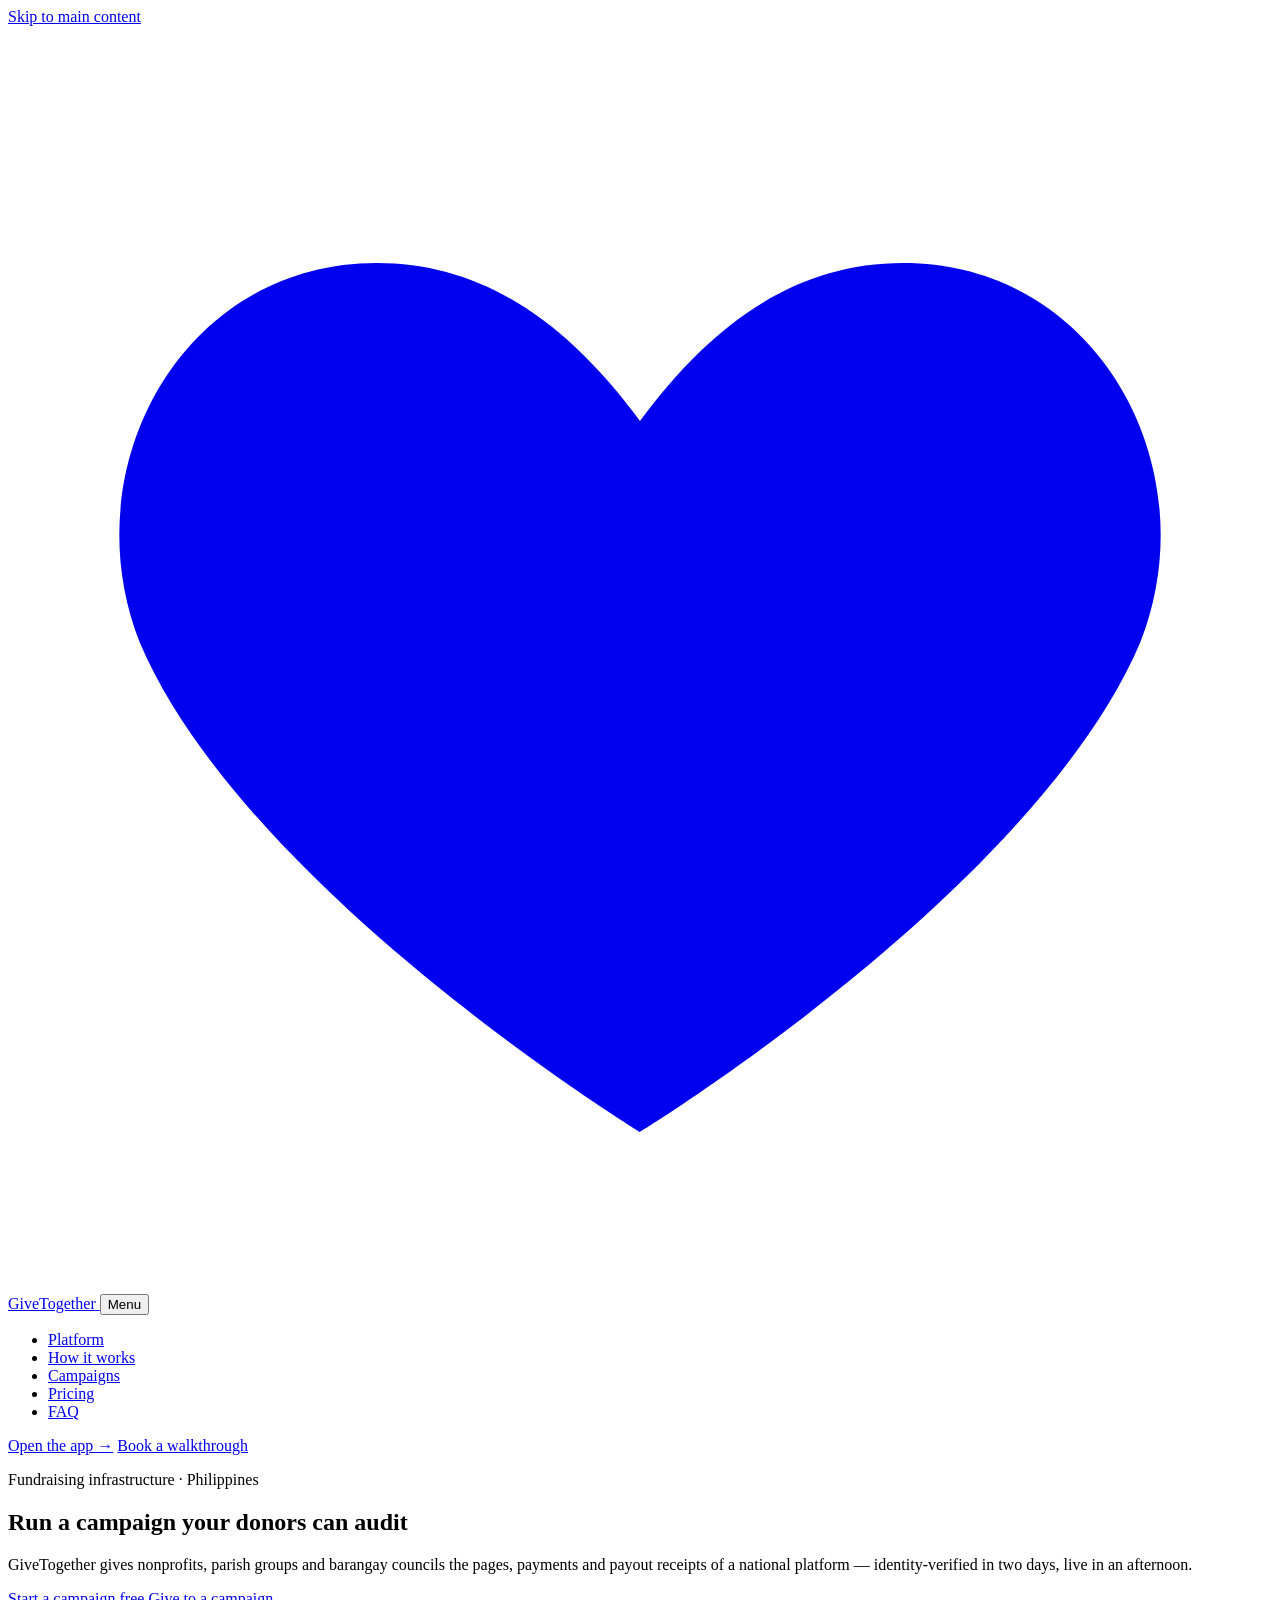
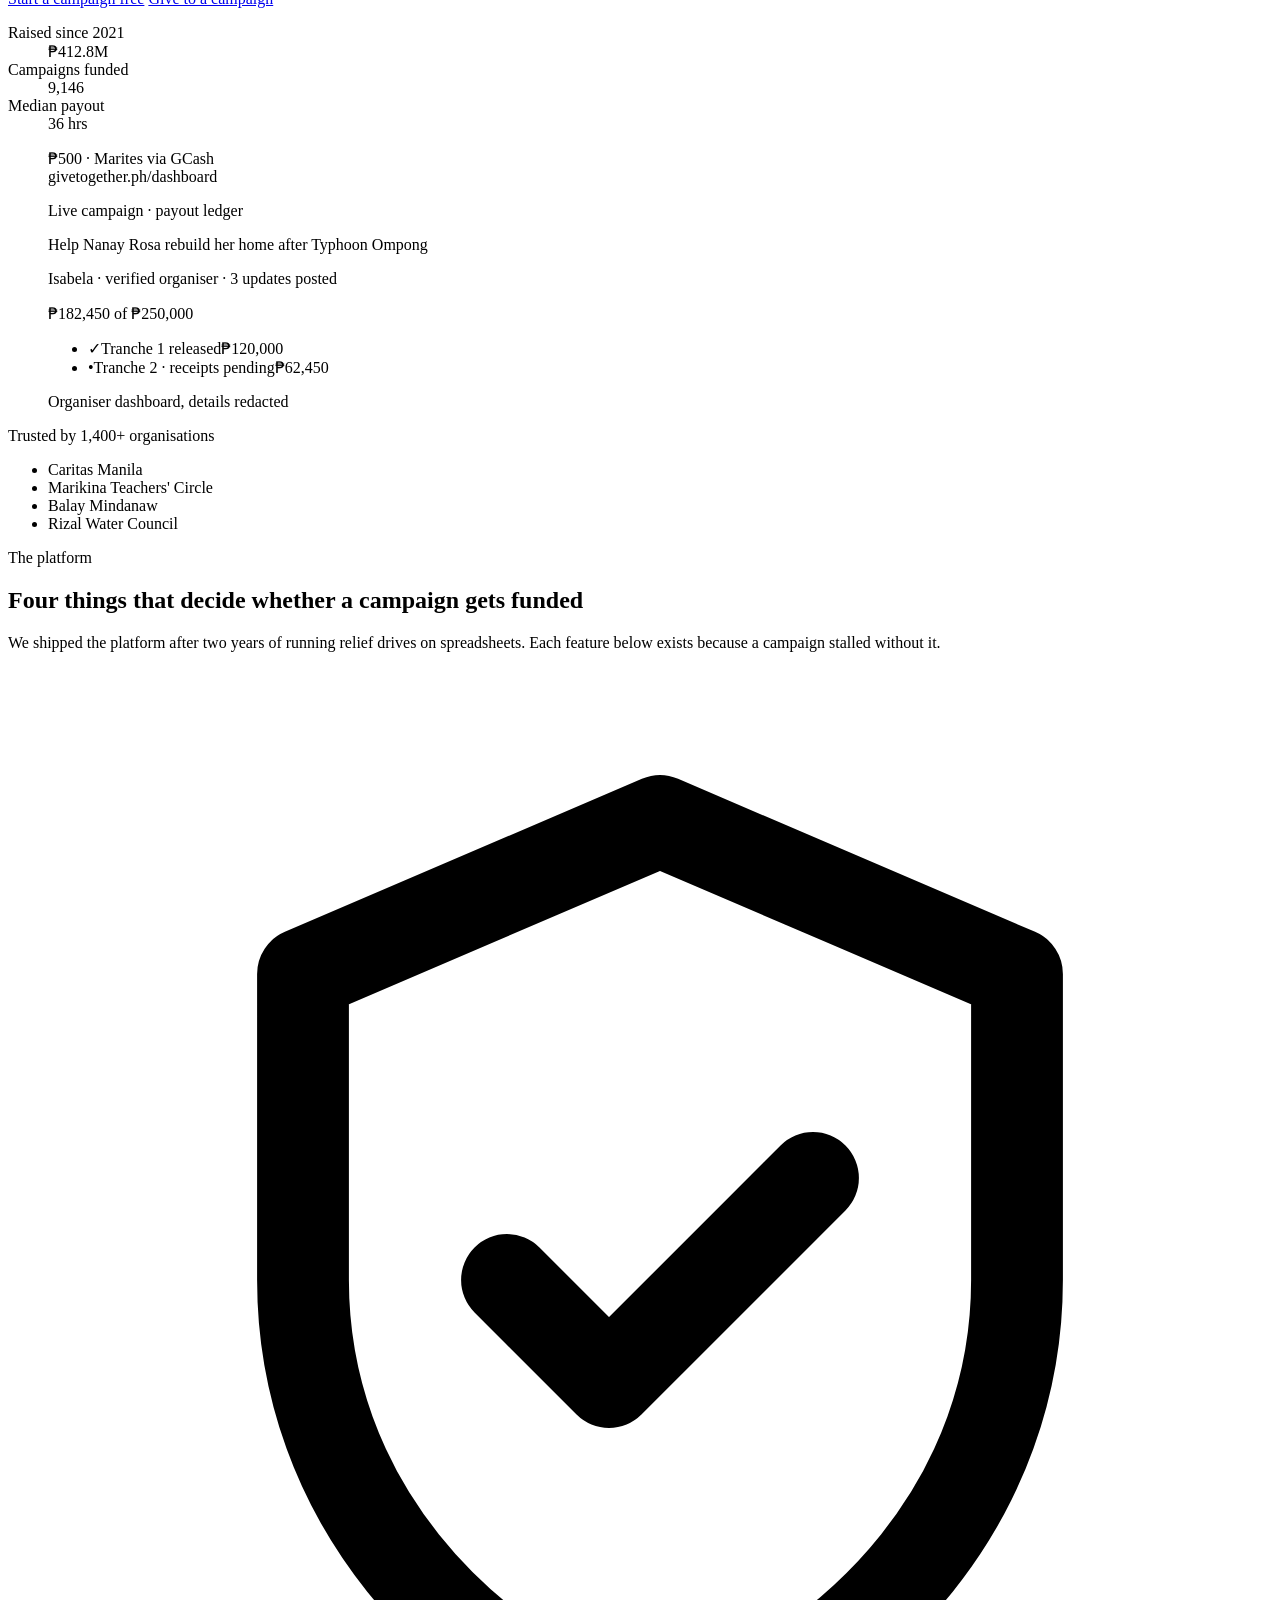
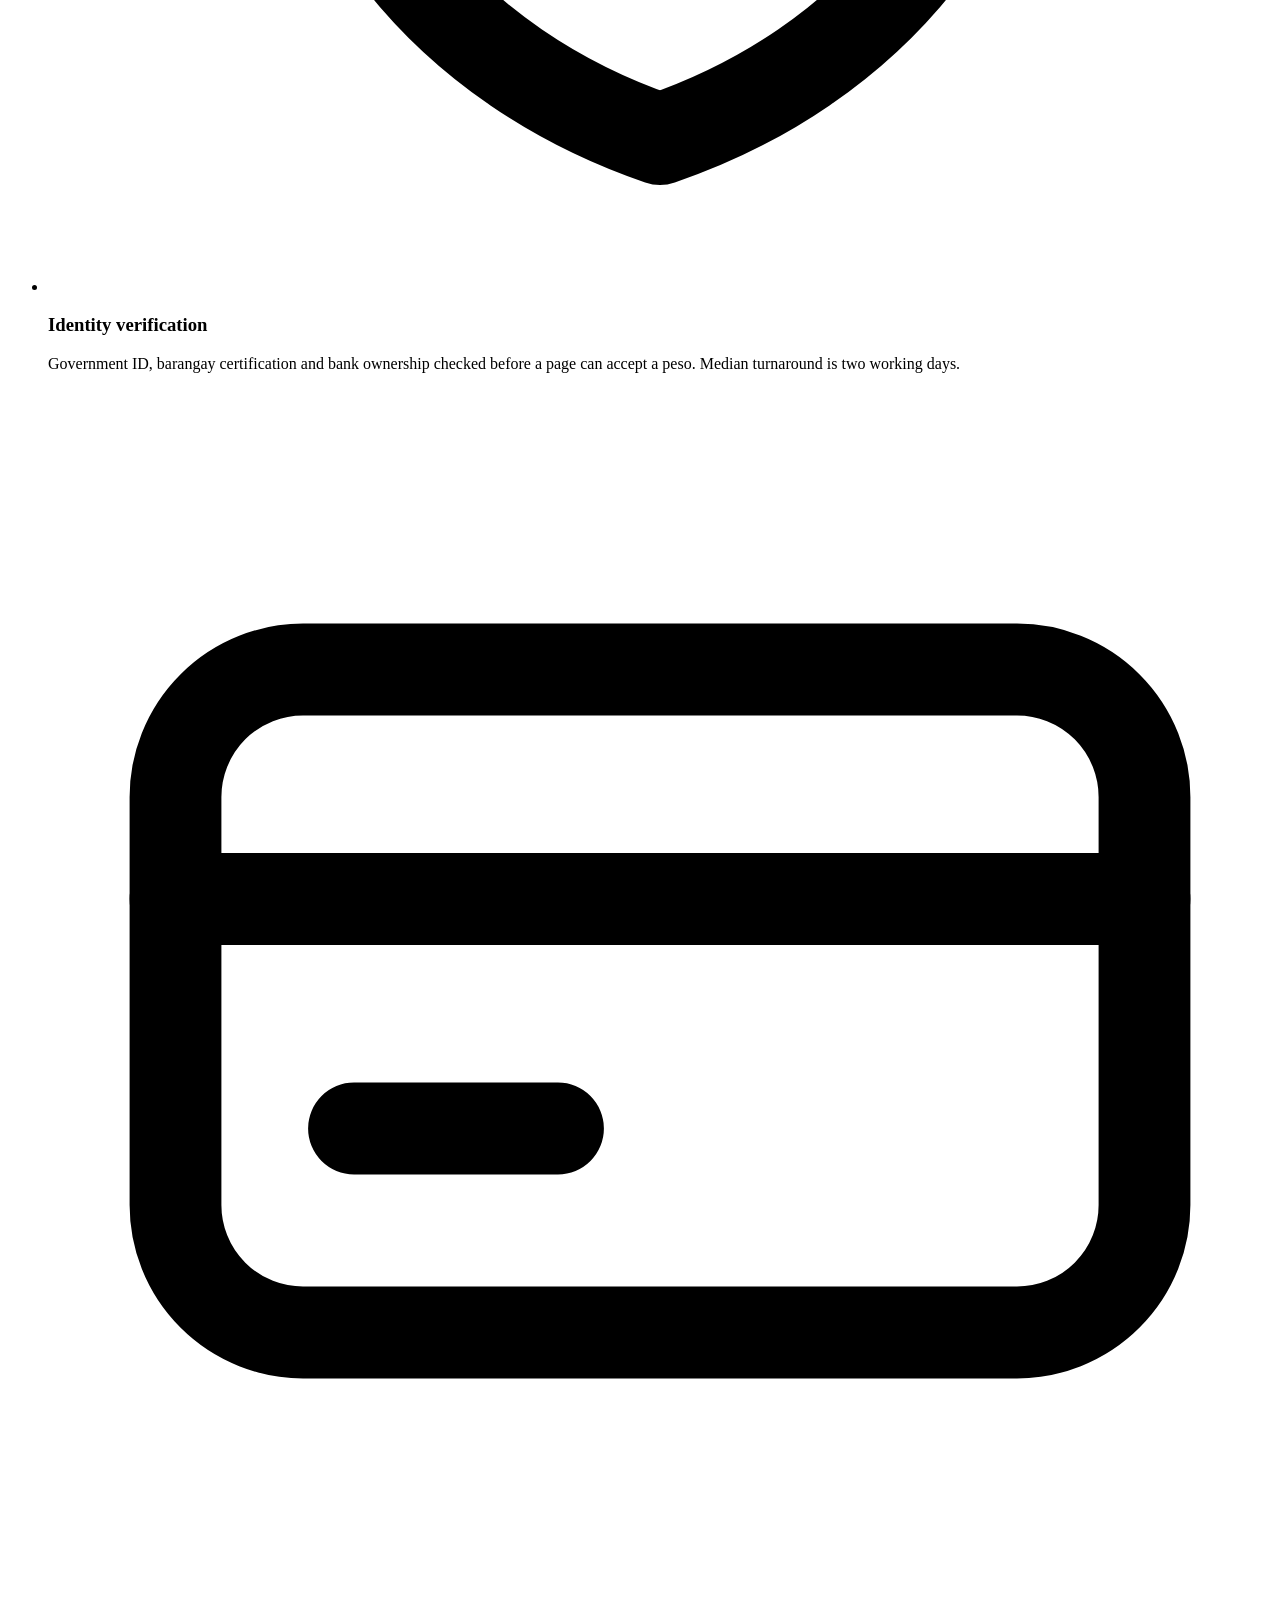
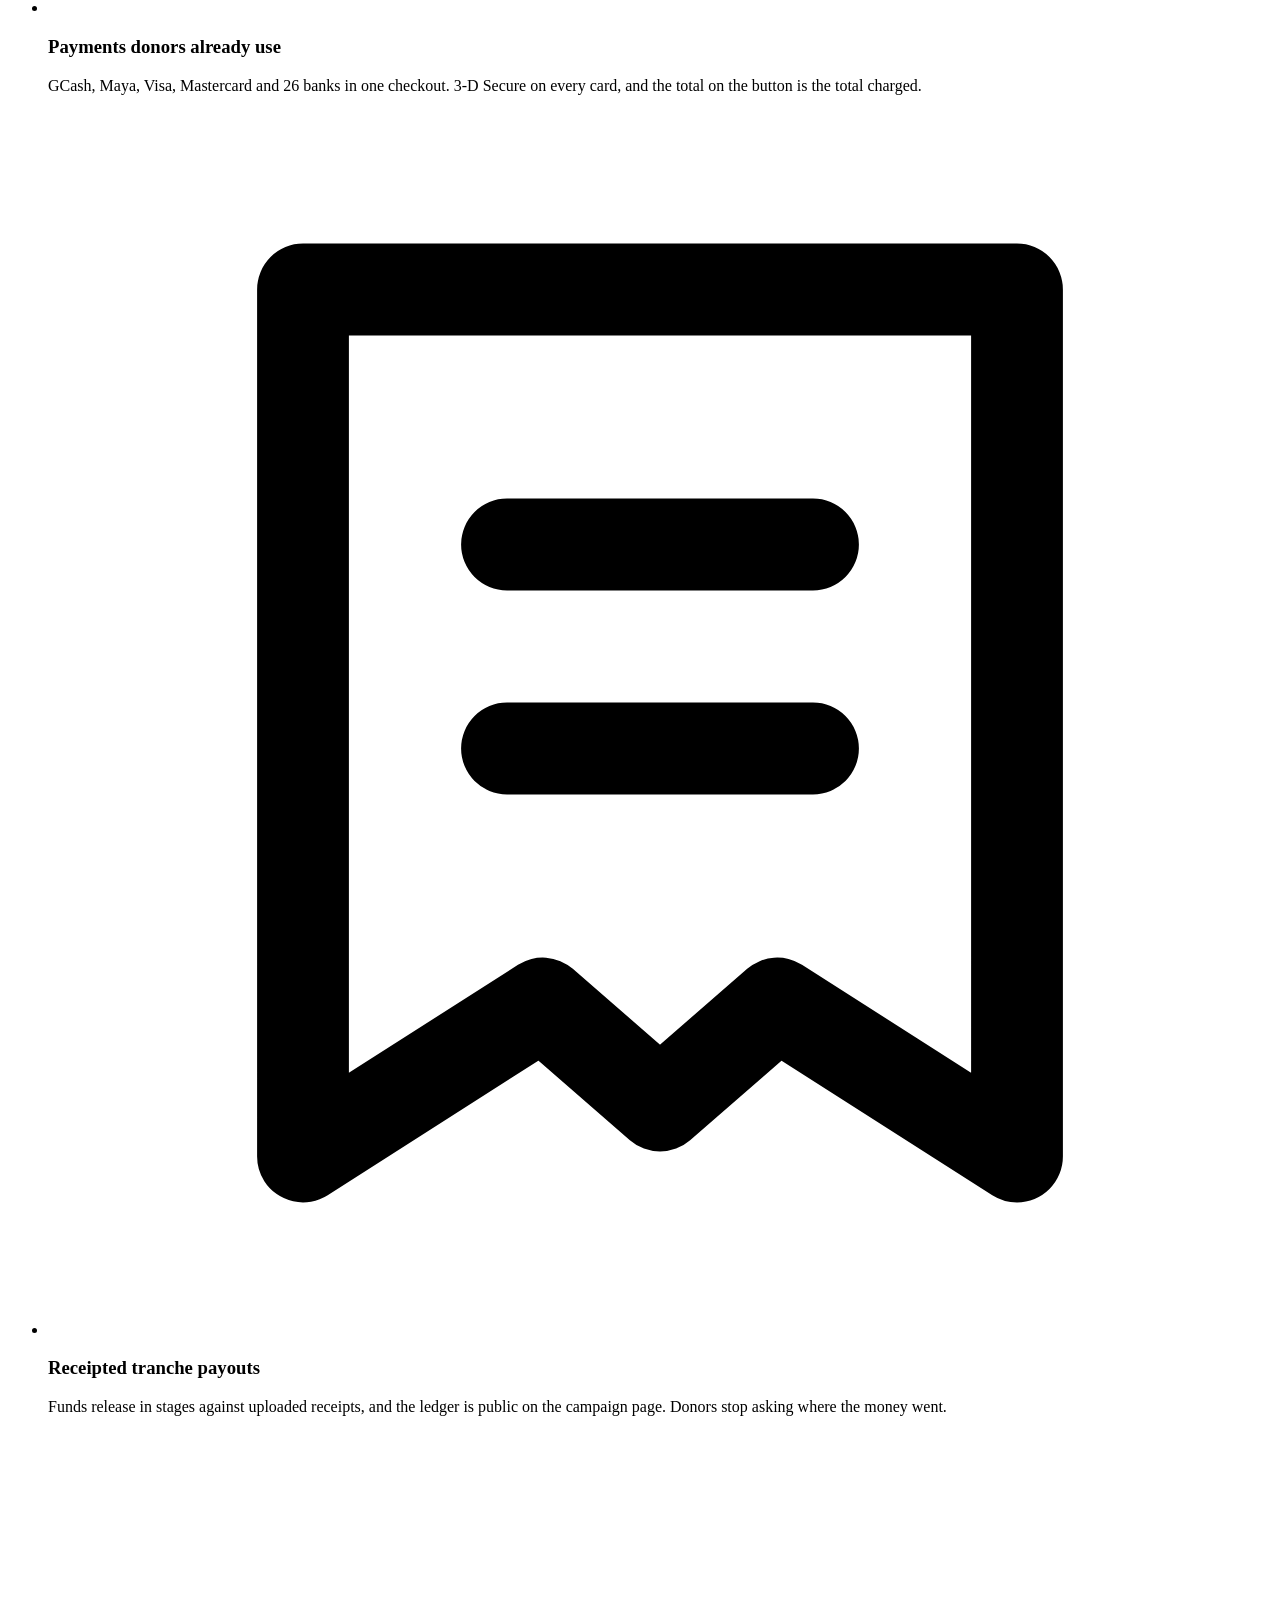
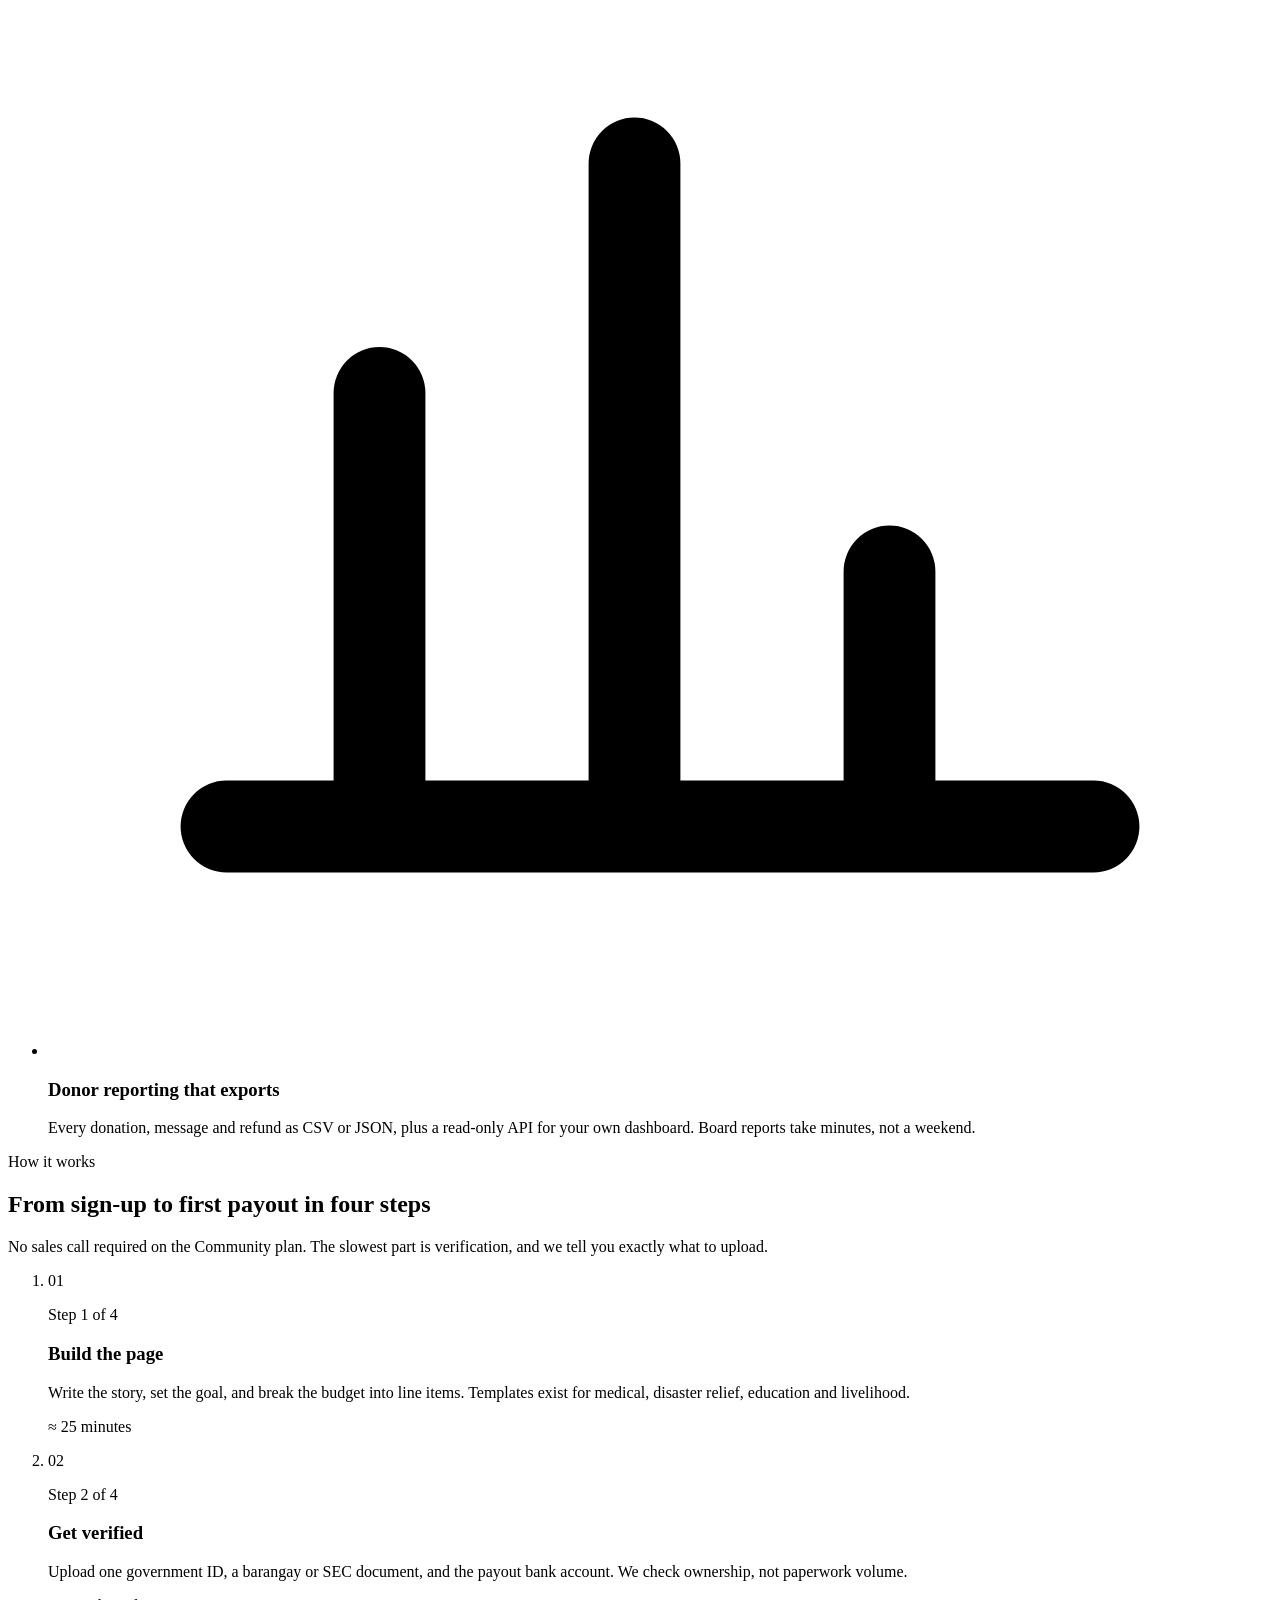
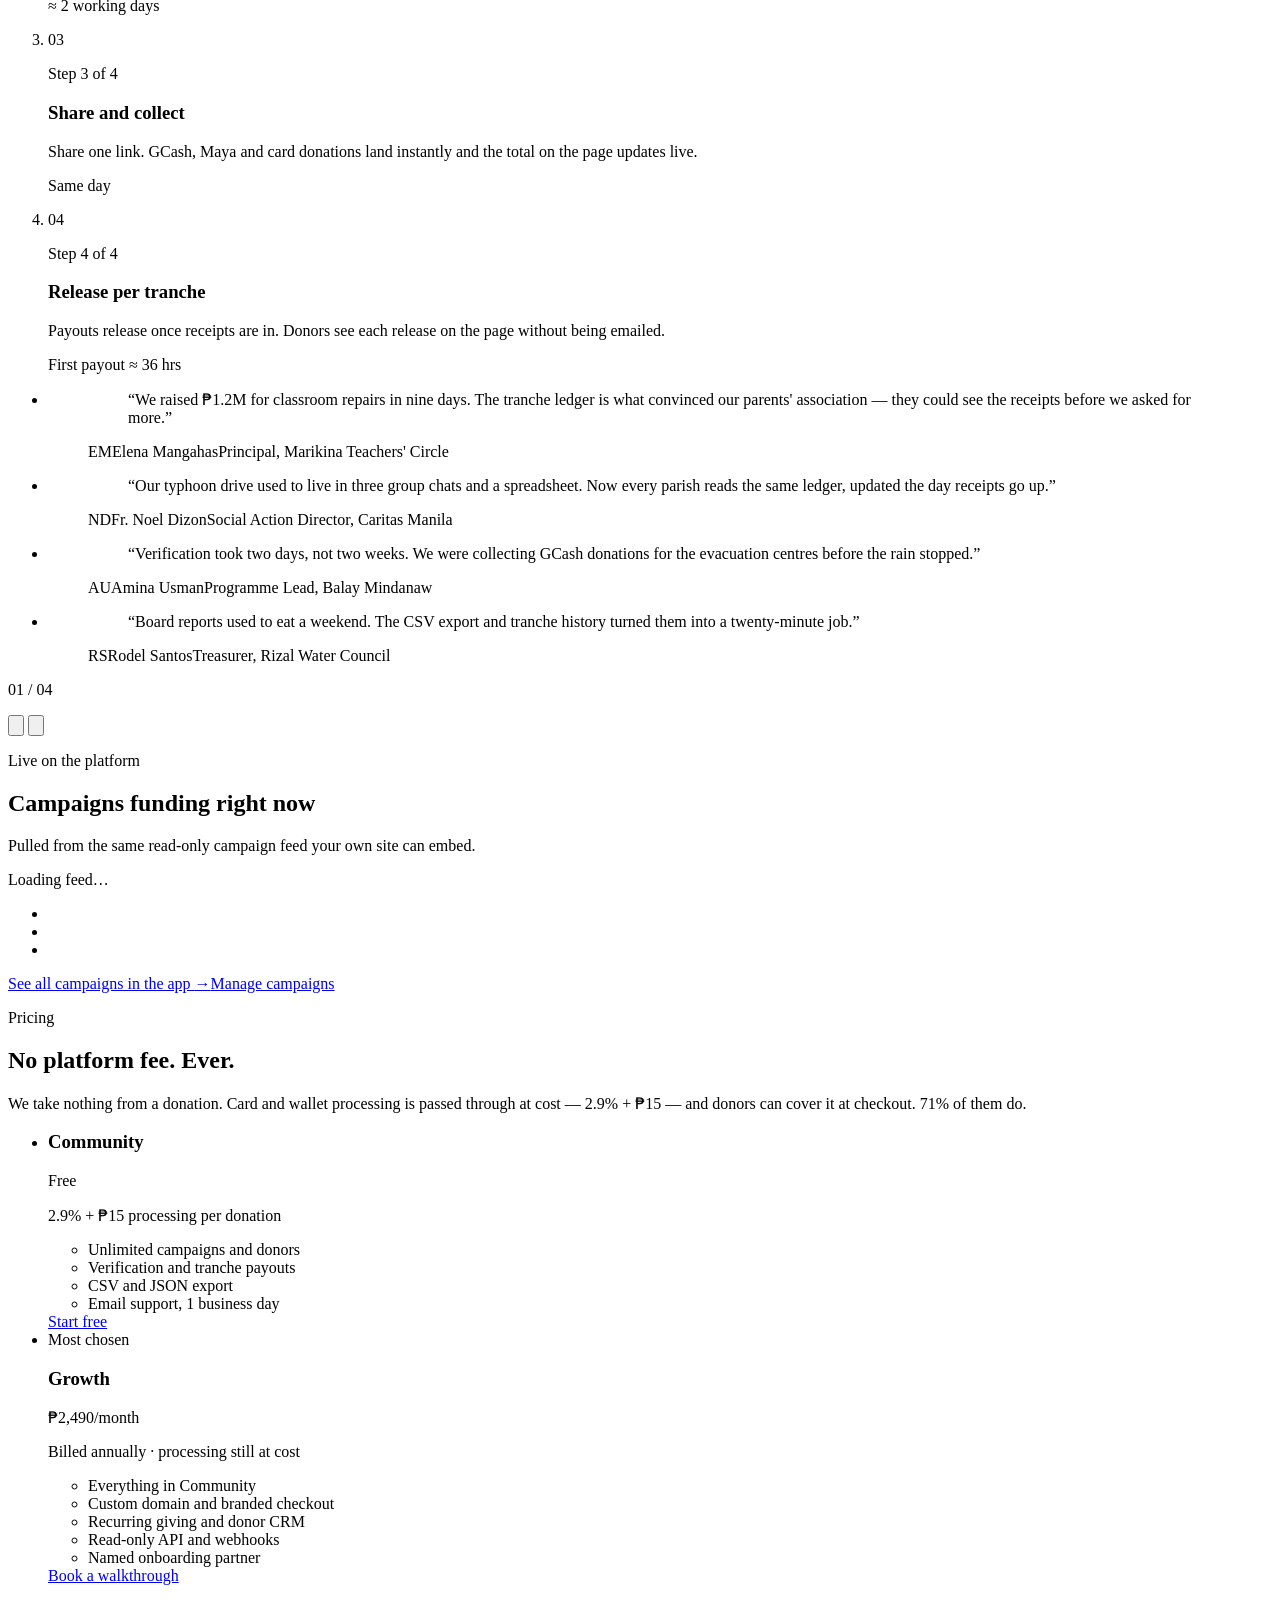
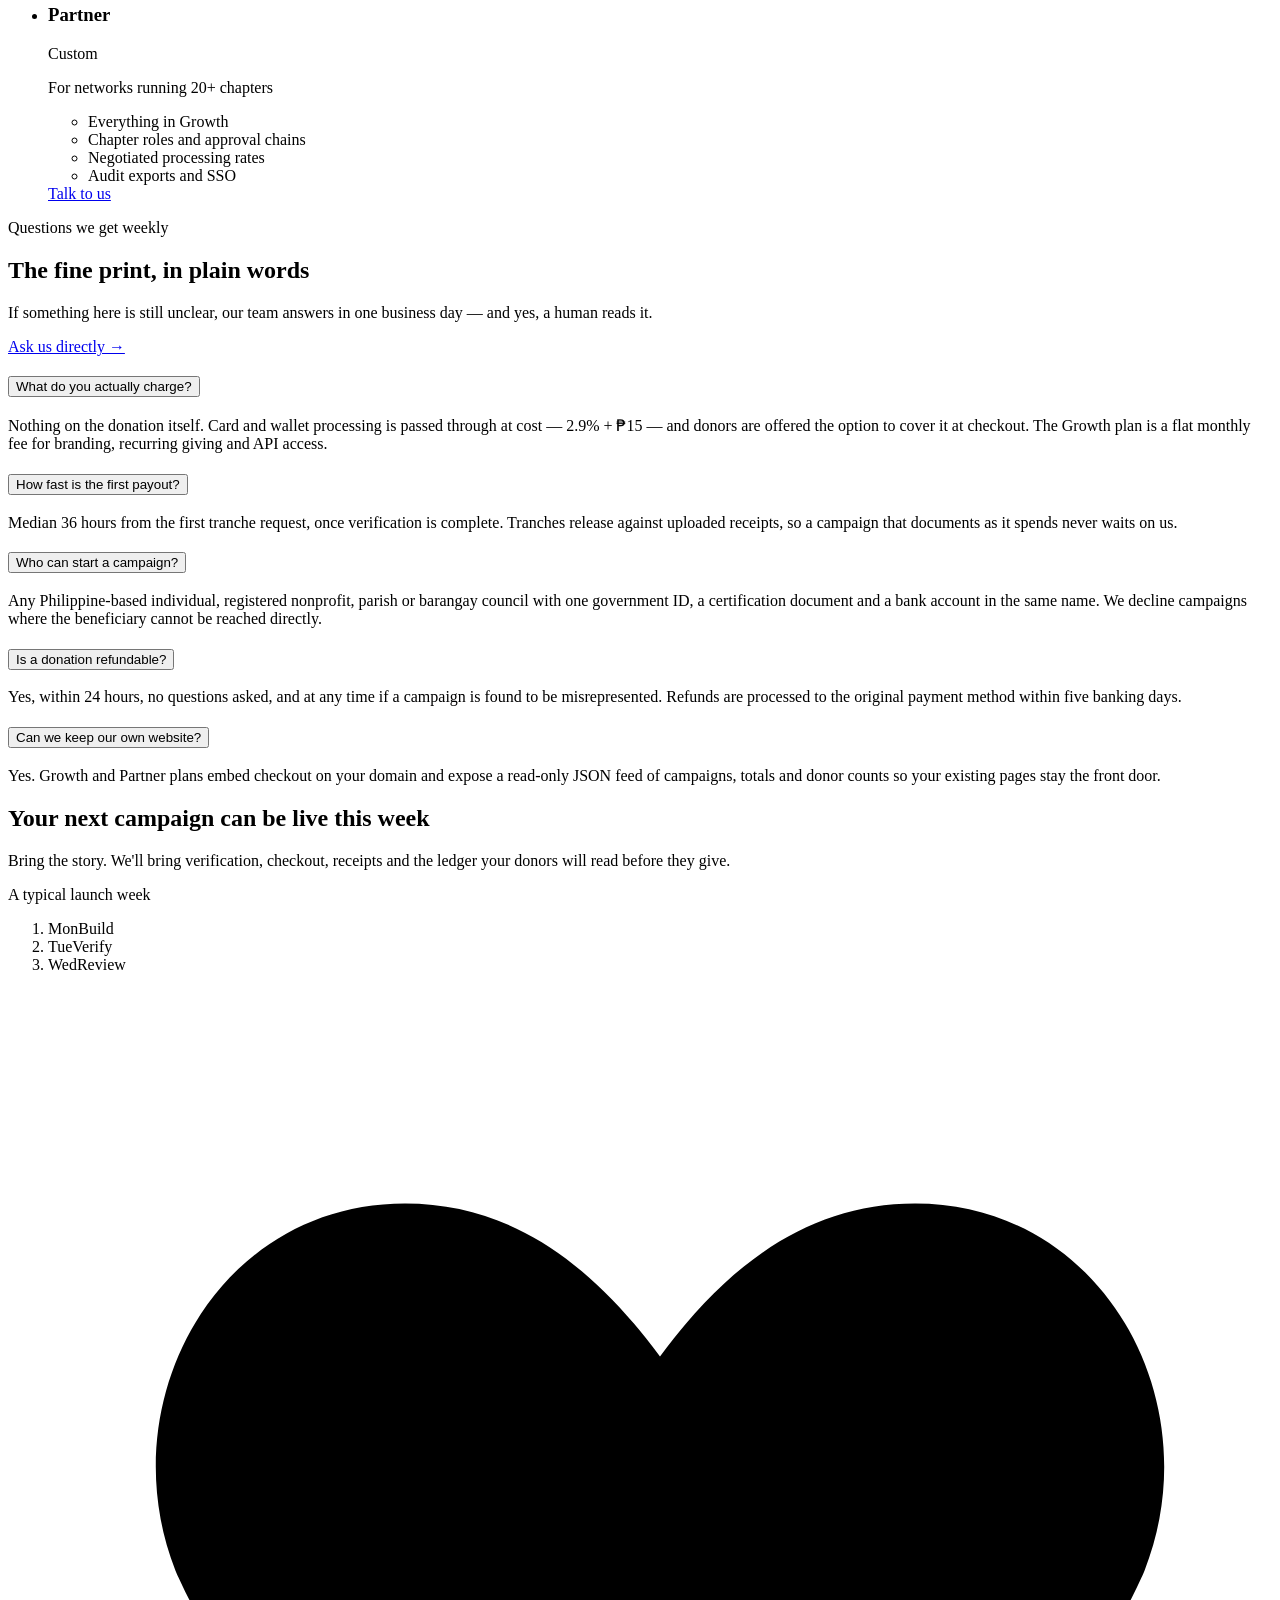
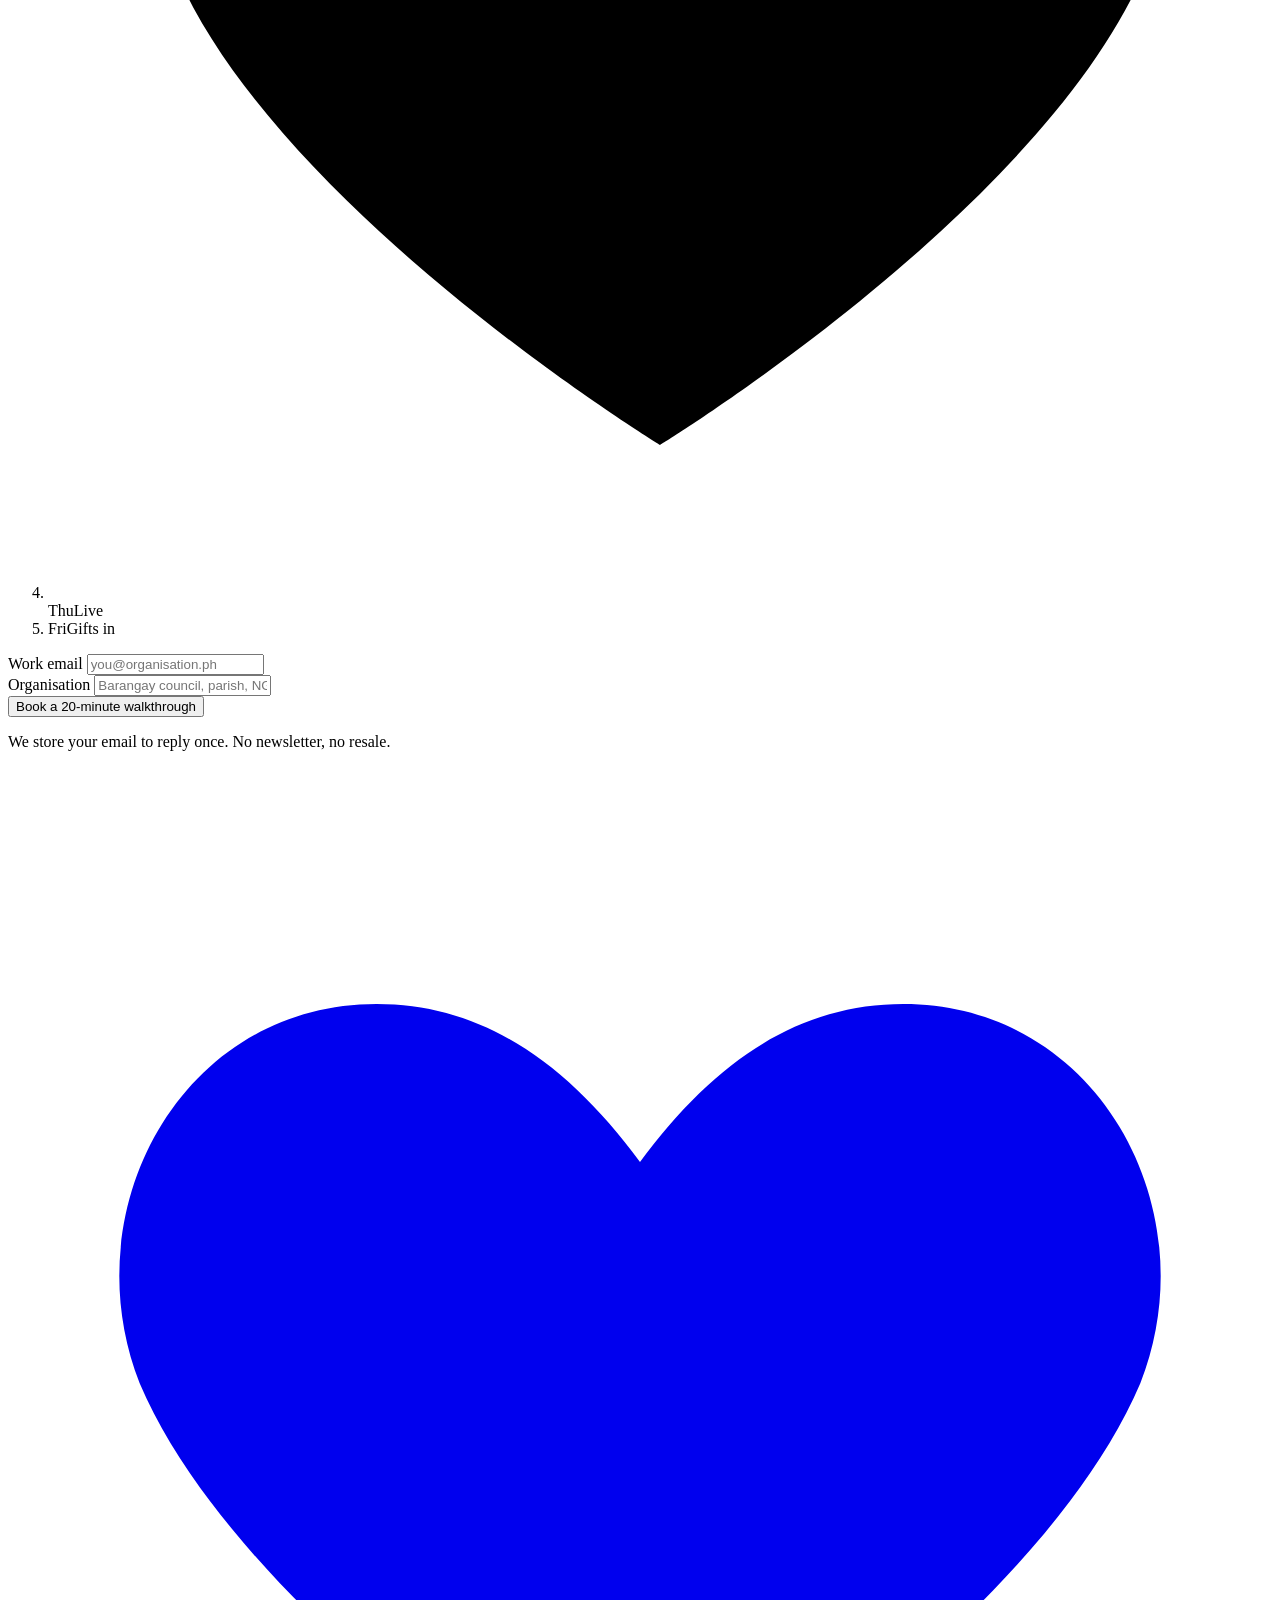
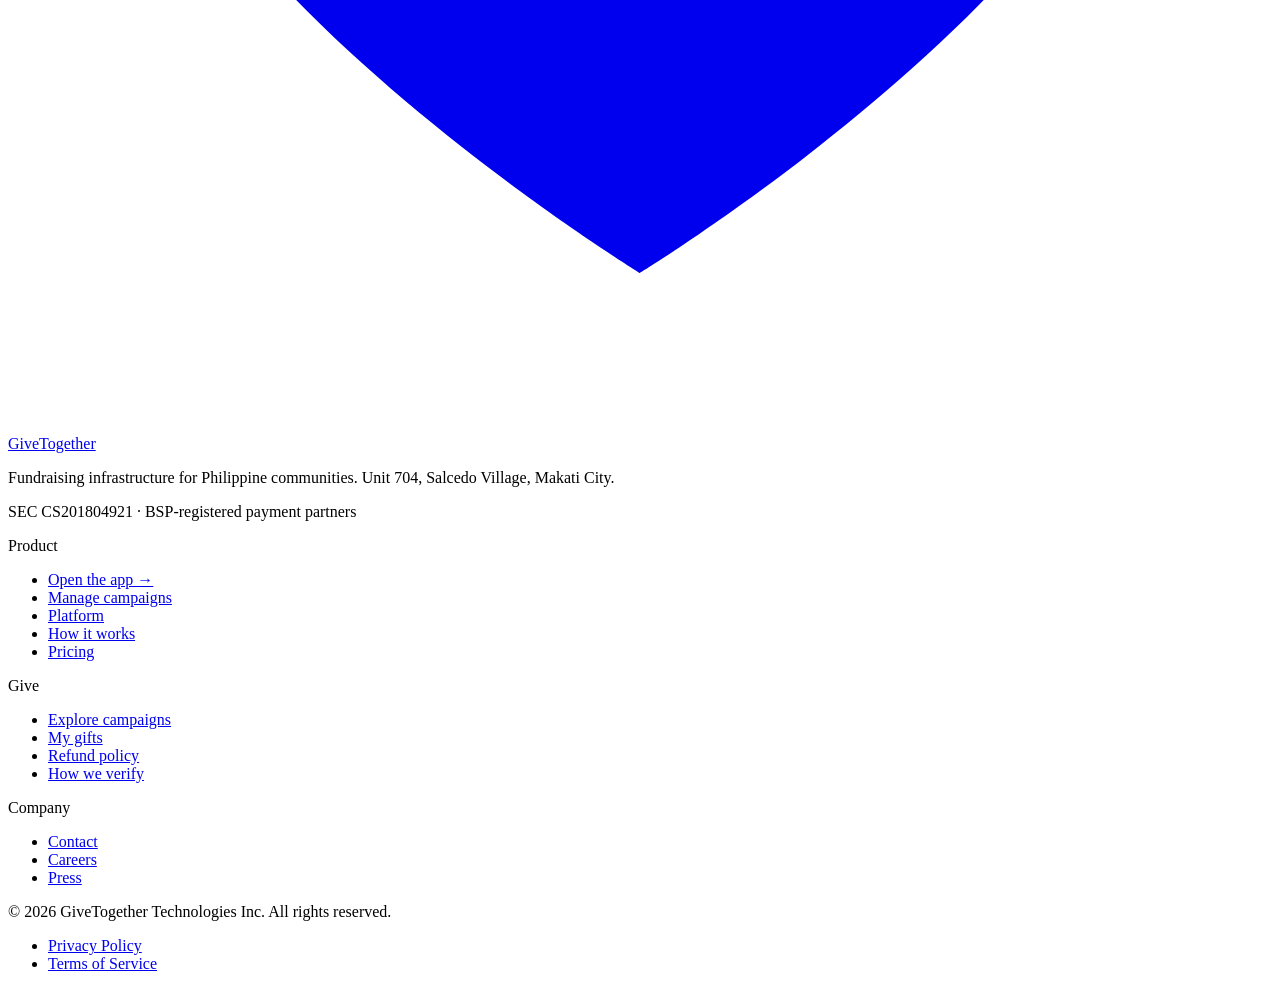
==== index.html @ fafda484 "Add files via upload" ====
<!DOCTYPE html>
<html lang="en-PH">
<head>
  <meta charset="utf-8">
  <meta name="viewport" content="width=device-width, initial-scale=1, viewport-fit=cover">
  <title>GiveTogether — Fundraising software for Philippine nonprofits</title>
  <meta name="description" content="GiveTogether is the fundraising platform Philippine nonprofits and barangay councils use to launch verified campaigns, collect GCash and card donations, and publish receipted payouts in 36 hours.">
  <meta name="robots" content="index,follow">
  <meta name="theme-color" content="#0A1B33">
  <link rel="canonical" href="https://givetogether.onrender.com/">
  <meta property="og:type" content="website">
  <meta property="og:site_name" content="GiveTogether">
  <meta property="og:title" content="GiveTogether — Fundraising software for Philippine nonprofits">
  <meta property="og:description" content="Verified campaigns, GCash and card donations, receipted payouts in 36 hours. No platform fee on the Community plan.">
  <meta property="og:url" content="https://givetogether.onrender.com/">
  <meta property="og:image" content="https://givetogether.onrender.com/assets/img/img_og_01.jpg">
  <meta name="twitter:card" content="summary_large_image">
  <link rel="icon" href="assets/icons/icn_favicon_01.svg" type="image/svg+xml">
  <link rel="manifest" href="manifest.webmanifest">
  <link rel="preconnect" href="https://fonts.googleapis.com">
  <link rel="preconnect" href="https://fonts.gstatic.com" crossorigin>
  <link rel="stylesheet" href="https://fonts.googleapis.com/css2?family=Geist:wght@400;500;600;700&amp;family=Geist+Mono:wght@400;500&amp;family=Instrument+Serif:ital@0;1&amp;display=swap">
  <link rel="stylesheet" href="assets/css/tokens.css">
  <link rel="stylesheet" href="assets/css/landing.css">
  <script type="application/ld+json">
  {"@context":"https://schema.org","@type":"SoftwareApplication","name":"GiveTogether","applicationCategory":"BusinessApplication","operatingSystem":"Web, iOS, Android","url":"https://givetogether.onrender.com/","description":"Fundraising software for Philippine nonprofits: verified campaigns, GCash and card donations, receipted payouts in 36 hours.","offers":{"@type":"Offer","price":"0","priceCurrency":"PHP","description":"Community plan — free, 2.9% + PHP 15 per donation"}}
  </script>
</head>
<body class="landing">
  <a class="skip-link" href="#main">Skip to main content</a>

  <header class="site-header" id="top">
    <div class="site-header_inner container">
      <a class="brand" href="index.html" aria-label="GiveTogether home">
        <span class="brand_mark" aria-hidden="true">
          <svg class="brand_icon" viewBox="0 0 24 24"><path fill="currentColor" d="M12 21s-7.5-4.6-9.5-9.3C1.2 8.4 3.3 4.5 7 4.5c2 0 3.6 1.1 5 3 1.4-1.9 3-3 5-3 3.7 0 5.8 3.9 4.5 7.2C19.5 16.4 12 21 12 21z"/></svg>
        </span>
        <span class="brand_name">GiveTogether</span>
      </a>

      <button class="menu-toggle" type="button" aria-expanded="false" aria-controls="site-nav">
        <span class="menu-toggle_bars" aria-hidden="true"></span>
        <span class="menu-toggle_label">Menu</span>
      </button>

      <nav class="site-nav" id="site-nav" aria-label="Primary">
        <ul class="site-nav_list">
          <li><a class="site-nav_list-item" href="#platform">Platform</a></li>
          <li><a class="site-nav_list-item" href="#how">How it works</a></li>
          <li><a class="site-nav_list-item" href="#campaigns">Campaigns</a></li>
          <li><a class="site-nav_list-item" href="#pricing">Pricing</a></li>
          <li><a class="site-nav_list-item" href="#faq">FAQ</a></li>
        </ul>
        <div class="site-nav_actions">
          <a class="btn btn--secondary" href="app.html">Open the app <span aria-hidden="true">→</span></a>
          <a class="btn btn--primary" href="#demo">Book a walkthrough</a>
        </div>
      </nav>
    </div>
  </header>

  <main id="main" tabindex="-1">

    <section class="hero" aria-labelledby="hero-title">
      <div class="hero_inner container">
        <div class="hero_copy">
          <p class="overline overline--inverse">Fundraising infrastructure · Philippines</p>
          <h1 class="hero_title" id="hero-title">Run a campaign your donors can audit</h1>
          <p class="hero_lede">GiveTogether gives nonprofits, parish groups and barangay councils the pages, payments and payout receipts of a national platform — identity-verified in two days, live in an afternoon.</p>
          <div class="hero_actions">
            <a class="btn btn--inverse btn--lg" href="#demo">Start a campaign free</a>
            <a class="btn btn--ghost-inverse btn--lg" href="app.html">Give to a campaign</a>
          </div>
          <dl class="stat-row">
            <div class="stat-row_item"><dt class="stat-row_label">Raised since 2021</dt><dd class="stat-row_value">₱412.8M</dd></div>
            <div class="stat-row_item"><dt class="stat-row_label">Campaigns funded</dt><dd class="stat-row_value">9,146</dd></div>
            <div class="stat-row_item"><dt class="stat-row_label">Median payout</dt><dd class="stat-row_value">36 hrs</dd></div>
          </dl>
        </div>

        <figure class="dashboard js-tilt" aria-label="Organiser dashboard preview">
          <div class="dashboard_toast js-toast" aria-hidden="true"><span class="dashboard_toast-dot"></span><span class="js-toast-text">₱500 · Marites via GCash</span></div>
          <div class="dashboard_bar" aria-hidden="true">
            <span class="dashboard_dot"></span><span class="dashboard_dot"></span><span class="dashboard_dot"></span>
            <span class="dashboard_url">givetogether.ph/dashboard</span>
          </div>
          <div class="dashboard_body">
            <p class="overline">Live campaign · payout ledger</p>
            <p class="dashboard_title">Help Nanay Rosa rebuild her home after Typhoon Ompong</p>
            <p class="dashboard_meta">Isabela · verified organiser · 3 updates posted</p>
            <p class="dashboard_amount"><span class="js-live-amount" data-to="182450">₱182,450</span> <span class="dashboard_goal">of ₱250,000</span></p>
            <div class="progress" role="progressbar" aria-label="73 percent funded" aria-valuenow="73" aria-valuemin="0" aria-valuemax="100"><div class="progress_bar progress_bar--73 js-live-bar"></div></div>
            <ul class="ledger">
              <li class="ledger_item"><span class="ledger_icon ledger_icon--done" aria-hidden="true">✓</span><span class="ledger_label">Tranche 1 released</span><span class="ledger_value">₱120,000</span></li>
              <li class="ledger_item"><span class="ledger_icon ledger_icon--pending" aria-hidden="true">•</span><span class="ledger_label">Tranche 2 · receipts pending</span><span class="ledger_value">₱62,450</span></li>
            </ul>
          </div>
          <figcaption class="dashboard_caption">Organiser dashboard, details redacted</figcaption>
        </figure>
      </div>

      <div class="trust-bar">
        <div class="trust-bar_inner container">
          <p class="overline overline--inverse">Trusted by 1,400+ organisations</p>
          <ul class="trust-bar_list">
            <li class="trust-bar_list-item">Caritas Manila</li>
            <li class="trust-bar_list-item">Marikina Teachers' Circle</li>
            <li class="trust-bar_list-item">Balay Mindanaw</li>
            <li class="trust-bar_list-item">Rizal Water Council</li>
          </ul>
        </div>
      </div>
    </section>

    <section class="section" id="platform" aria-labelledby="platform-title">
      <div class="container">
        <header class="section-head">
          <p class="overline">The platform</p>
          <h2 class="section-head_title" id="platform-title">Four things that decide whether a campaign gets funded</h2>
          <p class="section-head_lede">We shipped the platform after two years of running relief drives on spreadsheets. Each feature below exists because a campaign stalled without it.</p>
        </header>
        <ul class="feature-grid">
          <li class="feature-card">
            <span class="feature-card_icon" aria-hidden="true"><svg viewBox="0 0 24 24"><g fill="none" stroke="currentColor" stroke-width="1.8" stroke-linecap="round" stroke-linejoin="round"><path pathLength="100" d="M12 3l7 3v6c0 4.2-2.9 7.6-7 9-4.1-1.4-7-4.8-7-9V6z"/><path pathLength="100" d="m9 12 2 2 4-4"/></g></svg></span>
            <h3 class="feature-card_title">Identity verification</h3>
            <p class="feature-card_text">Government ID, barangay certification and bank ownership checked before a page can accept a peso. Median turnaround is two working days.</p>
          </li>
          <li class="feature-card">
            <span class="feature-card_icon" aria-hidden="true"><svg viewBox="0 0 24 24"><g fill="none" stroke="currentColor" stroke-width="1.8" stroke-linecap="round"><rect pathLength="100" x="2.5" y="5.5" width="19" height="13" rx="2.5"/><path pathLength="100" d="M2.5 10h19M6 14.5h4"/></g></svg></span>
            <h3 class="feature-card_title">Payments donors already use</h3>
            <p class="feature-card_text">GCash, Maya, Visa, Mastercard and 26 banks in one checkout. 3-D Secure on every card, and the total on the button is the total charged.</p>
          </li>
          <li class="feature-card">
            <span class="feature-card_icon" aria-hidden="true"><svg viewBox="0 0 24 24"><g fill="none" stroke="currentColor" stroke-width="1.8" stroke-linecap="round" stroke-linejoin="round"><path pathLength="100" d="M5 3.5h14v17l-4.7-3-2.3 2-2.3-2L5 20.5z"/><path pathLength="100" d="M9 8.5h6M9 12.5h6"/></g></svg></span>
            <h3 class="feature-card_title">Receipted tranche payouts</h3>
            <p class="feature-card_text">Funds release in stages against uploaded receipts, and the ledger is public on the campaign page. Donors stop asking where the money went.</p>
          </li>
          <li class="feature-card">
            <span class="feature-card_icon" aria-hidden="true"><svg viewBox="0 0 24 24"><g fill="none" stroke="currentColor" stroke-width="1.8" stroke-linecap="round"><path pathLength="100" d="M3.5 19.5h17M6.5 19.5V11M11.5 19.5V6.5M16.5 19.5v-5"/></g></svg></span>
            <h3 class="feature-card_title">Donor reporting that exports</h3>
            <p class="feature-card_text">Every donation, message and refund as CSV or JSON, plus a read-only API for your own dashboard. Board reports take minutes, not a weekend.</p>
          </li>
        </ul>
      </div>
    </section>

    <section class="section section--surface" id="how" aria-labelledby="how-title">
      <div class="container">
        <header class="section-head">
          <p class="overline">How it works</p>
          <h2 class="section-head_title" id="how-title">From sign-up to first payout in four steps</h2>
          <p class="section-head_lede">No sales call required on the Community plan. The slowest part is verification, and we tell you exactly what to upload.</p>
        </header>
        <ol class="stepper js-stepper">
          <li class="stepper_step">
            <div class="stepper_rail" aria-hidden="true"><span class="stepper_node">01</span><span class="stepper_line"></span></div>
            <div class="stepper_body">
              <p class="stepper_kicker">Step 1 of 4</p>
              <h3 class="stepper_title">Build the page</h3>
              <p class="stepper_text">Write the story, set the goal, and break the budget into line items. Templates exist for medical, disaster relief, education and livelihood.</p>
              <p class="stepper_time">≈ 25 minutes</p>
            </div>
          </li>
          <li class="stepper_step">
            <div class="stepper_rail" aria-hidden="true"><span class="stepper_node">02</span><span class="stepper_line"></span></div>
            <div class="stepper_body">
              <p class="stepper_kicker">Step 2 of 4</p>
              <h3 class="stepper_title">Get verified</h3>
              <p class="stepper_text">Upload one government ID, a barangay or SEC document, and the payout bank account. We check ownership, not paperwork volume.</p>
              <p class="stepper_time">≈ 2 working days</p>
            </div>
          </li>
          <li class="stepper_step">
            <div class="stepper_rail" aria-hidden="true"><span class="stepper_node">03</span><span class="stepper_line"></span></div>
            <div class="stepper_body">
              <p class="stepper_kicker">Step 3 of 4</p>
              <h3 class="stepper_title">Share and collect</h3>
              <p class="stepper_text">Share one link. GCash, Maya and card donations land instantly and the total on the page updates live.</p>
              <p class="stepper_time">Same day</p>
            </div>
          </li>
          <li class="stepper_step">
            <div class="stepper_rail" aria-hidden="true"><span class="stepper_node">04</span><span class="stepper_line"></span></div>
            <div class="stepper_body">
              <p class="stepper_kicker">Step 4 of 4</p>
              <h3 class="stepper_title">Release per tranche</h3>
              <p class="stepper_text">Payouts release once receipts are in. Donors see each release on the page without being emailed.</p>
              <p class="stepper_time">First payout ≈ 36 hrs</p>
            </div>
          </li>
        </ol>
        <div class="testimonials js-carousel" role="region" aria-roledescription="carousel" aria-label="What organisers say" tabindex="-1">
          <div class="testimonials_viewport">
            <ul class="testimonials_track" aria-live="off">
              <li class="testimonial is-active" role="group" aria-roledescription="slide" aria-label="1 of 4">
                <figure class="testimonial_figure">
                  <blockquote class="testimonial_text">“We raised ₱1.2M for classroom repairs in nine days. The tranche ledger is what convinced our parents' association — they could see the receipts before we asked for more.”</blockquote>
                  <figcaption class="testimonial_author"><span class="avatar" aria-hidden="true">EM</span><span><span class="testimonial_name">Elena Mangahas</span><span class="testimonial_role">Principal, Marikina Teachers' Circle</span></span></figcaption>
                </figure>
              </li>
              <li class="testimonial" role="group" aria-roledescription="slide" aria-label="2 of 4">
                <figure class="testimonial_figure">
                  <blockquote class="testimonial_text">“Our typhoon drive used to live in three group chats and a spreadsheet. Now every parish reads the same ledger, updated the day receipts go up.”</blockquote>
                  <figcaption class="testimonial_author"><span class="avatar" aria-hidden="true">ND</span><span><span class="testimonial_name">Fr. Noel Dizon</span><span class="testimonial_role">Social Action Director, Caritas Manila</span></span></figcaption>
                </figure>
              </li>
              <li class="testimonial" role="group" aria-roledescription="slide" aria-label="3 of 4">
                <figure class="testimonial_figure">
                  <blockquote class="testimonial_text">“Verification took two days, not two weeks. We were collecting GCash donations for the evacuation centres before the rain stopped.”</blockquote>
                  <figcaption class="testimonial_author"><span class="avatar" aria-hidden="true">AU</span><span><span class="testimonial_name">Amina Usman</span><span class="testimonial_role">Programme Lead, Balay Mindanaw</span></span></figcaption>
                </figure>
              </li>
              <li class="testimonial" role="group" aria-roledescription="slide" aria-label="4 of 4">
                <figure class="testimonial_figure">
                  <blockquote class="testimonial_text">“Board reports used to eat a weekend. The CSV export and tranche history turned them into a twenty-minute job.”</blockquote>
                  <figcaption class="testimonial_author"><span class="avatar" aria-hidden="true">RS</span><span><span class="testimonial_name">Rodel Santos</span><span class="testimonial_role">Treasurer, Rizal Water Council</span></span></figcaption>
                </figure>
              </li>
            </ul>
          </div>
          <div class="testimonials_controls">
            <div class="testimonials_dots" role="group" aria-label="Choose testimonial"></div>
            <p class="testimonials_count" aria-hidden="true"><span class="js-slide-now">01</span> / 04</p>
            <div class="testimonials_nav">
              <button class="testimonials_btn js-prev" type="button" aria-label="Previous testimonial"><svg viewBox="0 0 24 24" aria-hidden="true"><path fill="none" stroke="currentColor" stroke-width="2" stroke-linecap="round" stroke-linejoin="round" d="M15 5l-7 7 7 7"/></svg></button>
              <button class="testimonials_btn js-next" type="button" aria-label="Next testimonial"><svg viewBox="0 0 24 24" aria-hidden="true"><path fill="none" stroke="currentColor" stroke-width="2" stroke-linecap="round" stroke-linejoin="round" d="M9 5l7 7-7 7"/></svg></button>
            </div>
          </div>
        </div>
      </div>
    </section>

    <section class="section" id="campaigns" aria-labelledby="campaigns-title">
      <div class="container">
        <header class="section-head section-head--split">
          <div>
            <p class="overline">Live on the platform</p>
            <h2 class="section-head_title" id="campaigns-title">Campaigns funding right now</h2>
            <p class="section-head_lede">Pulled from the same read-only campaign feed your own site can embed.</p>
          </div>
          <p class="feed-badge"><span class="feed-badge_dot" aria-hidden="true"></span><span class="js-feed-status">Loading feed…</span></p>
        </header>
        <ul class="campaign-grid js-campaigns" aria-live="polite">
          <li class="campaign-card campaign-card--skeleton" aria-hidden="true"></li>
          <li class="campaign-card campaign-card--skeleton" aria-hidden="true"></li>
          <li class="campaign-card campaign-card--skeleton" aria-hidden="true"></li>
        </ul>
        <p class="section_more"><a class="btn btn--secondary" href="app.html#/explore">See all campaigns in the app <span aria-hidden="true">→</span></a><a class="btn btn--primary" href="app.html#/manage">Manage campaigns</a></p>
      </div>
    </section>

    <section class="section section--surface" id="pricing" aria-labelledby="pricing-title">
      <div class="container">
        <header class="section-head">
          <p class="overline">Pricing</p>
          <h2 class="section-head_title" id="pricing-title">No platform fee. Ever.</h2>
          <p class="section-head_lede">We take nothing from a donation. Card and wallet processing is passed through at cost — 2.9% + ₱15 — and donors can cover it at checkout. 71% of them do.</p>
        </header>
        <ul class="plan-grid">
          <li class="plan-card">
            <h3 class="plan-card_name">Community</h3>
            <p class="plan-card_price">Free</p>
            <p class="plan-card_note">2.9% + ₱15 processing per donation</p>
            <ul class="plan-card_list">
              <li class="plan-card_list-item">Unlimited campaigns and donors</li>
              <li class="plan-card_list-item">Verification and tranche payouts</li>
              <li class="plan-card_list-item">CSV and JSON export</li>
              <li class="plan-card_list-item">Email support, 1 business day</li>
            </ul>
            <a class="btn btn--secondary btn--block" href="#demo">Start free</a>
          </li>
          <li class="plan-card plan-card--featured">
            <span class="plan-card_badge">Most chosen</span>
            <h3 class="plan-card_name">Growth</h3>
            <p class="plan-card_price">₱2,490<span class="plan-card_per">/month</span></p>
            <p class="plan-card_note">Billed annually · processing still at cost</p>
            <ul class="plan-card_list">
              <li class="plan-card_list-item">Everything in Community</li>
              <li class="plan-card_list-item">Custom domain and branded checkout</li>
              <li class="plan-card_list-item">Recurring giving and donor CRM</li>
              <li class="plan-card_list-item">Read-only API and webhooks</li>
              <li class="plan-card_list-item">Named onboarding partner</li>
            </ul>
            <a class="btn btn--primary btn--block" href="#demo">Book a walkthrough</a>
          </li>
          <li class="plan-card">
            <h3 class="plan-card_name">Partner</h3>
            <p class="plan-card_price">Custom</p>
            <p class="plan-card_note">For networks running 20+ chapters</p>
            <ul class="plan-card_list">
              <li class="plan-card_list-item">Everything in Growth</li>
              <li class="plan-card_list-item">Chapter roles and approval chains</li>
              <li class="plan-card_list-item">Negotiated processing rates</li>
              <li class="plan-card_list-item">Audit exports and SSO</li>
            </ul>
            <a class="btn btn--secondary btn--block" href="#demo">Talk to us</a>
          </li>
        </ul>
      </div>
    </section>

    <section class="section" id="faq" aria-labelledby="faq-title">
      <div class="container faq">
        <header class="section-head faq_head">
          <p class="overline">Questions we get weekly</p>
          <h2 class="section-head_title" id="faq-title">The fine print, in plain words</h2>
          <p class="section-head_lede">If something here is still unclear, our team answers in one business day — and yes, a human reads it.</p>
          <a class="link-arrow" href="#demo">Ask us directly →</a>
        </header>
        <div class="accordion">
          <div class="accordion_item is-open">
            <h3 class="accordion_heading"><button class="accordion_trigger" type="button" aria-expanded="true" aria-controls="faq-1" id="faq-1-btn">What do you actually charge?<span class="accordion_icon" aria-hidden="true"></span></button></h3>
            <div class="accordion_panel accordion_panel--open" id="faq-1" role="region" aria-labelledby="faq-1-btn"><p>Nothing on the donation itself. Card and wallet processing is passed through at cost — 2.9% + ₱15 — and donors are offered the option to cover it at checkout. The Growth plan is a flat monthly fee for branding, recurring giving and API access.</p></div>
          </div>
          <div class="accordion_item">
            <h3 class="accordion_heading"><button class="accordion_trigger" type="button" aria-expanded="false" aria-controls="faq-2" id="faq-2-btn">How fast is the first payout?<span class="accordion_icon" aria-hidden="true"></span></button></h3>
            <div class="accordion_panel" id="faq-2" role="region" aria-labelledby="faq-2-btn"><p>Median 36 hours from the first tranche request, once verification is complete. Tranches release against uploaded receipts, so a campaign that documents as it spends never waits on us.</p></div>
          </div>
          <div class="accordion_item">
            <h3 class="accordion_heading"><button class="accordion_trigger" type="button" aria-expanded="false" aria-controls="faq-3" id="faq-3-btn">Who can start a campaign?<span class="accordion_icon" aria-hidden="true"></span></button></h3>
            <div class="accordion_panel" id="faq-3" role="region" aria-labelledby="faq-3-btn"><p>Any Philippine-based individual, registered nonprofit, parish or barangay council with one government ID, a certification document and a bank account in the same name. We decline campaigns where the beneficiary cannot be reached directly.</p></div>
          </div>
          <div class="accordion_item">
            <h3 class="accordion_heading"><button class="accordion_trigger" type="button" aria-expanded="false" aria-controls="faq-4" id="faq-4-btn">Is a donation refundable?<span class="accordion_icon" aria-hidden="true"></span></button></h3>
            <div class="accordion_panel" id="faq-4" role="region" aria-labelledby="faq-4-btn"><p>Yes, within 24 hours, no questions asked, and at any time if a campaign is found to be misrepresented. Refunds are processed to the original payment method within five banking days.</p></div>
          </div>
          <div class="accordion_item">
            <h3 class="accordion_heading"><button class="accordion_trigger" type="button" aria-expanded="false" aria-controls="faq-5" id="faq-5-btn">Can we keep our own website?<span class="accordion_icon" aria-hidden="true"></span></button></h3>
            <div class="accordion_panel" id="faq-5" role="region" aria-labelledby="faq-5-btn"><p>Yes. Growth and Partner plans embed checkout on your domain and expose a read-only JSON feed of campaigns, totals and donor counts so your existing pages stay the front door.</p></div>
          </div>
        </div>
      </div>
    </section>

    <section class="section section--cta" id="demo" aria-labelledby="demo-title">
      <div class="container">
        <div class="cta-band">
          <div class="cta-band_copy">
            <h2 class="cta-band_title" id="demo-title">Your next campaign can be live this week</h2>
            <p class="cta-band_lede">Bring the story. We'll bring verification, checkout, receipts and the ledger your donors will read before they give.</p>
            <div class="launch js-launch" aria-hidden="true">
              <p class="launch_label">A typical launch week</p>
              <div class="launch_rows">
                <div class="launch_track"><span class="launch_fill"></span></div>
                <ol class="launch_days">
                  <li class="launch_day"><span class="launch_dot"></span><span class="launch_dow">Mon</span><span class="launch_task">Build</span></li>
                  <li class="launch_day"><span class="launch_dot"></span><span class="launch_dow">Tue</span><span class="launch_task">Verify</span></li>
                  <li class="launch_day"><span class="launch_dot"></span><span class="launch_dow">Wed</span><span class="launch_task">Review</span></li>
                  <li class="launch_day launch_day--live"><span class="launch_dot"><svg viewBox="0 0 24 24"><path fill="currentColor" d="M12 21s-7.5-4.6-9.5-9.3C1.2 8.4 3.3 4.5 7 4.5c2 0 3.6 1.1 5 3 1.4-1.9 3-3 5-3 3.7 0 5.8 3.9 4.5 7.2C19.5 16.4 12 21 12 21z"/></svg></span><span class="launch_dow">Thu</span><span class="launch_task">Live</span></li>
                  <li class="launch_day"><span class="launch_dot"></span><span class="launch_dow">Fri</span><span class="launch_task">Gifts in</span></li>
                </ol>
              </div>
            </div>
          </div>
          <form class="cta-form js-demo-form" novalidate>
            <div class="cta-form_field">
              <label class="cta-form_label" for="demo-email">Work email</label>
              <input class="cta-form_input" id="demo-email" name="email" type="email" autocomplete="email" placeholder="you@organisation.ph" maxlength="120" required aria-describedby="demo-status">
            </div>
            <div class="cta-form_field">
              <label class="cta-form_label" for="demo-org">Organisation</label>
              <input class="cta-form_input" id="demo-org" name="org" type="text" autocomplete="organization" placeholder="Barangay council, parish, NGO…" maxlength="120" required aria-describedby="demo-status">
            </div>
            <button class="btn btn--inverse btn--lg btn--block js-submit" type="submit"><span class="btn_label">Book a 20-minute walkthrough</span></button>
            <p class="cta-form_status" id="demo-status" role="status" aria-live="polite"></p>
            <p class="cta-form_legal">We store your email to reply once. No newsletter, no resale.</p>
          </form>
        </div>
      </div>
    </section>
  </main>

  <footer class="site-footer">
    <div class="container">
      <div class="site-footer_grid">
        <div class="site-footer_brand">
          <a class="brand brand--inverse" href="index.html">
            <span class="brand_mark" aria-hidden="true"><svg class="brand_icon" viewBox="0 0 24 24"><path fill="currentColor" d="M12 21s-7.5-4.6-9.5-9.3C1.2 8.4 3.3 4.5 7 4.5c2 0 3.6 1.1 5 3 1.4-1.9 3-3 5-3 3.7 0 5.8 3.9 4.5 7.2C19.5 16.4 12 21 12 21z"/></svg></span>
            <span class="brand_name">GiveTogether</span>
          </a>
          <p class="site-footer_about">Fundraising infrastructure for Philippine communities. Unit 704, Salcedo Village, Makati City.</p>
          <p class="site-footer_reg">SEC CS201804921 · BSP-registered payment partners</p>
        </div>
        <nav class="footer-nav" aria-label="Product">
          <p class="footer-nav_title">Product</p>
          <ul class="footer-nav_list">
            <li><a class="footer-nav_list-item footer-nav_list-item--strong" href="app.html">Open the app →</a></li>
            <li><a class="footer-nav_list-item" href="app.html#/manage">Manage campaigns</a></li>
            <li><a class="footer-nav_list-item" href="#platform">Platform</a></li>
            <li><a class="footer-nav_list-item" href="#how">How it works</a></li>
            <li><a class="footer-nav_list-item" href="#pricing">Pricing</a></li>
          </ul>
        </nav>
        <nav class="footer-nav" aria-label="Give">
          <p class="footer-nav_title">Give</p>
          <ul class="footer-nav_list">
            <li><a class="footer-nav_list-item" href="app.html#/explore">Explore campaigns</a></li>
            <li><a class="footer-nav_list-item" href="app.html#/gifts">My gifts</a></li>
            <li><a class="footer-nav_list-item" href="#faq">Refund policy</a></li>
            <li><a class="footer-nav_list-item" href="#faq">How we verify</a></li>
          </ul>
        </nav>
        <nav class="footer-nav" aria-label="Company">
          <p class="footer-nav_title">Company</p>
          <ul class="footer-nav_list">
            <li><a class="footer-nav_list-item" href="#demo">Contact</a></li>
            <li><a class="footer-nav_list-item" href="mailto:careers@givetogether.ph">Careers</a></li>
            <li><a class="footer-nav_list-item" href="mailto:press@givetogether.ph">Press</a></li>
          </ul>
        </nav>
      </div>
      <div class="site-footer_legal">
        <p>© <span class="js-year">2026</span> GiveTogether Technologies Inc. All rights reserved.</p>
        <ul class="site-footer_legal-list">
          <li><a class="footer-nav_list-item" href="#faq">Privacy Policy</a></li>
          <li><a class="footer-nav_list-item" href="#faq">Terms of Service</a></li>
        </ul>
      </div>
    </div>
  </footer>

  <script src="https://code.jquery.com/jquery-3.7.1.min.js" integrity="sha256-/JqT3SQfawRcv/BIHPThkBvs0OEvtFFmqPF/lYI/Cxo=" crossorigin="anonymous"></script>
  <script src="assets/js/campaign-store.js" defer></script>
  <script src="assets/js/landing.js" defer></script>
</body>
</html>
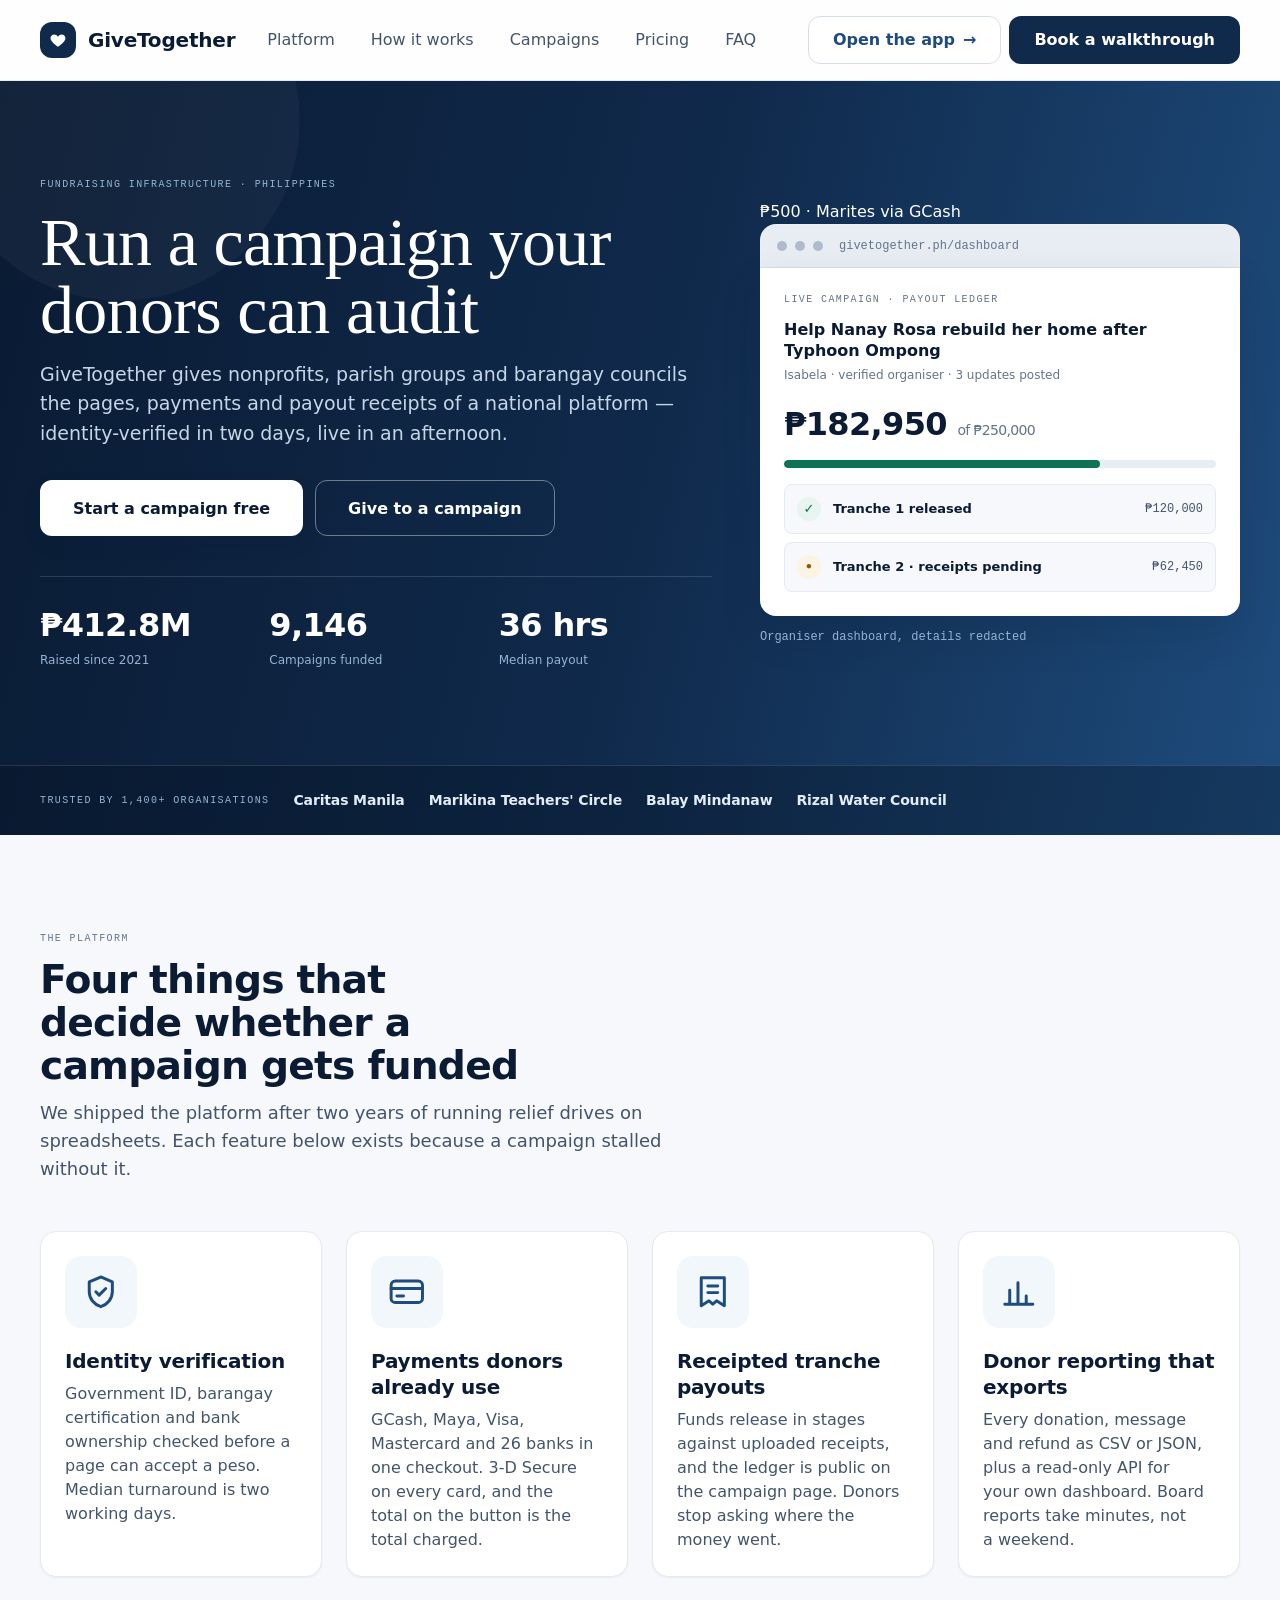
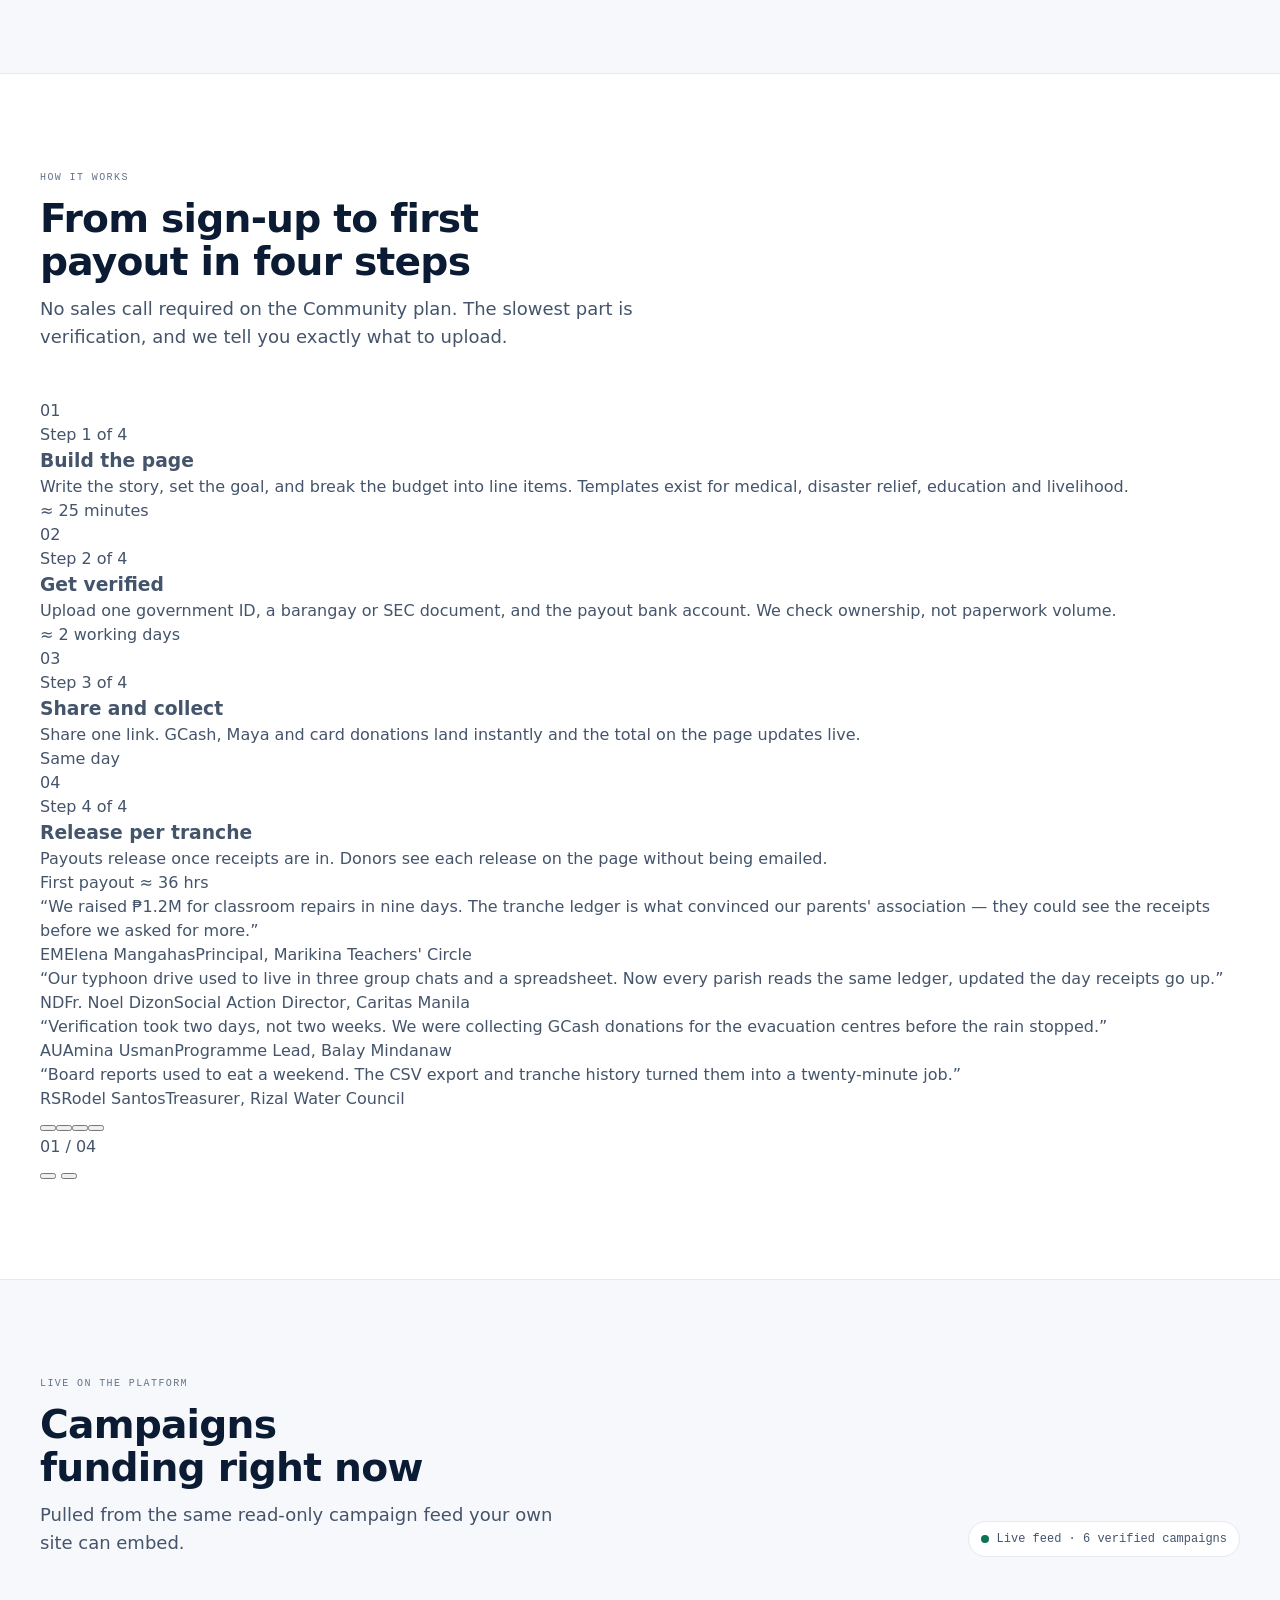
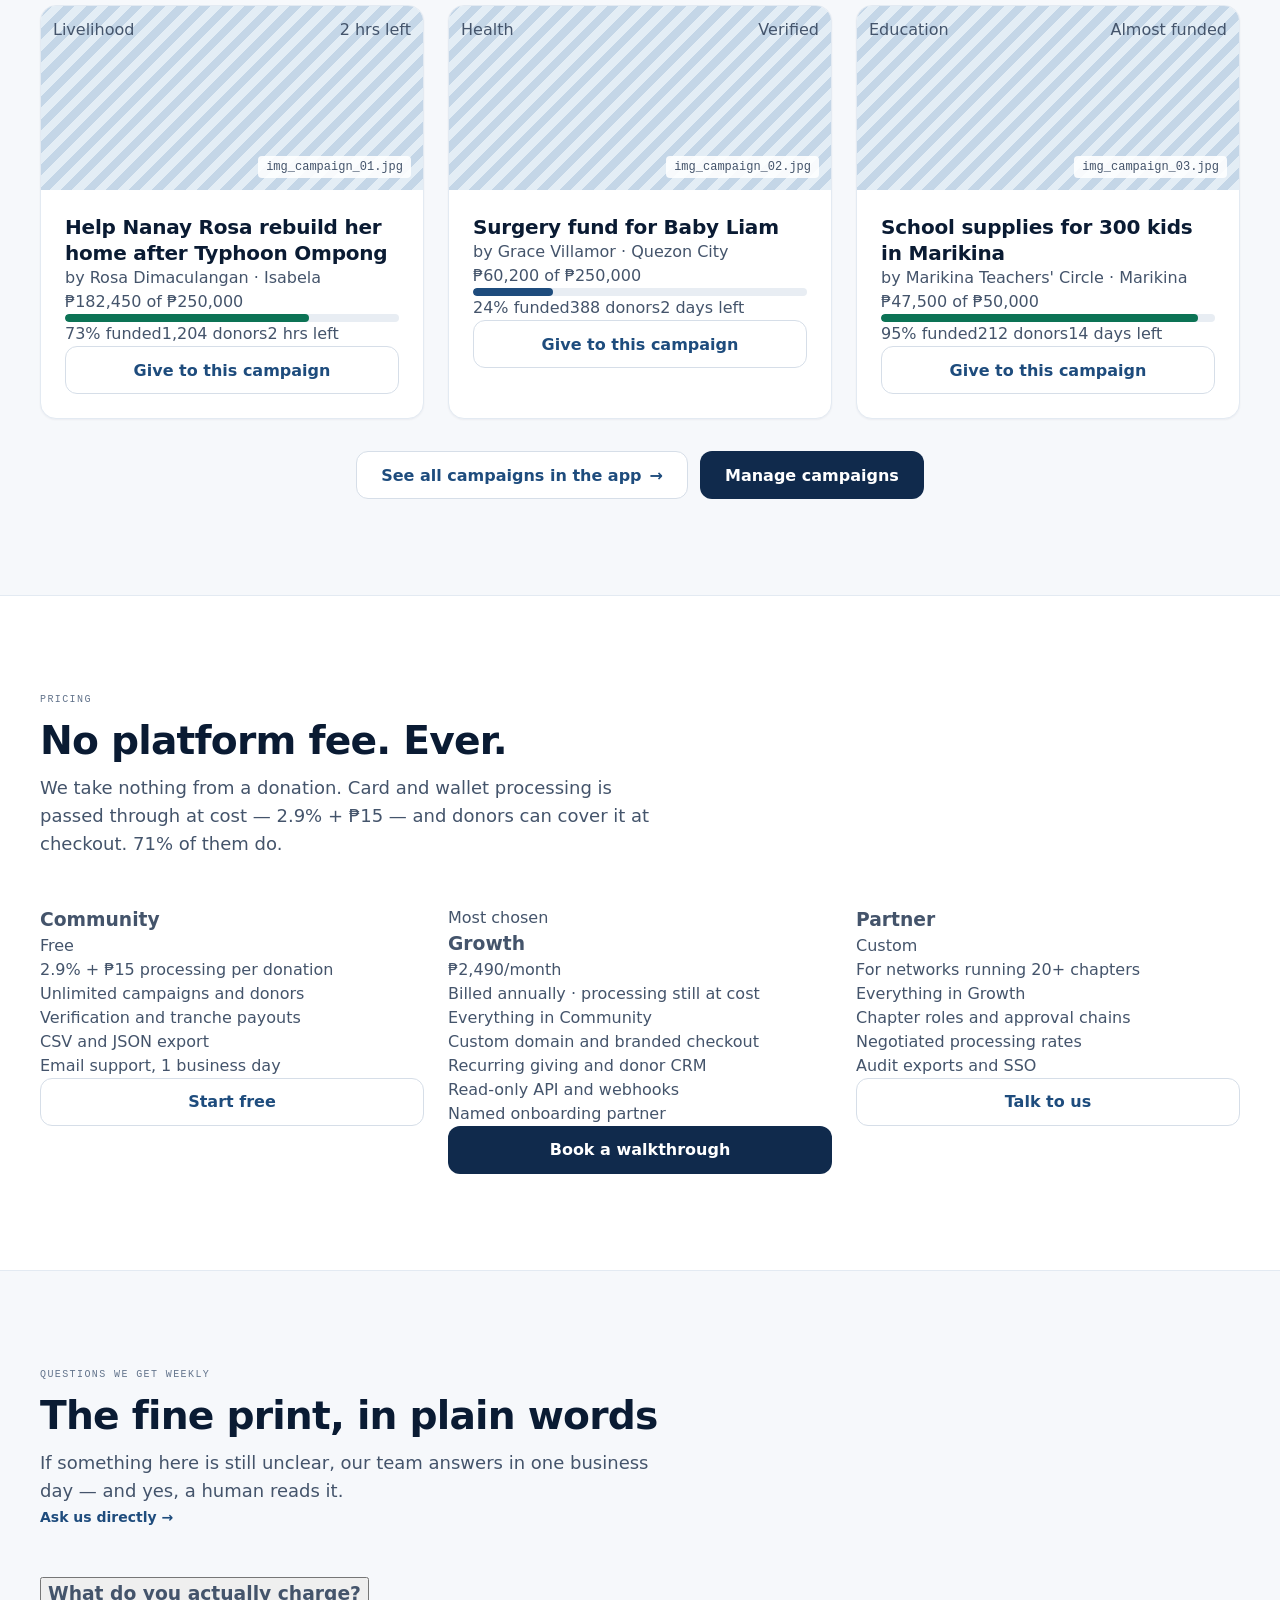
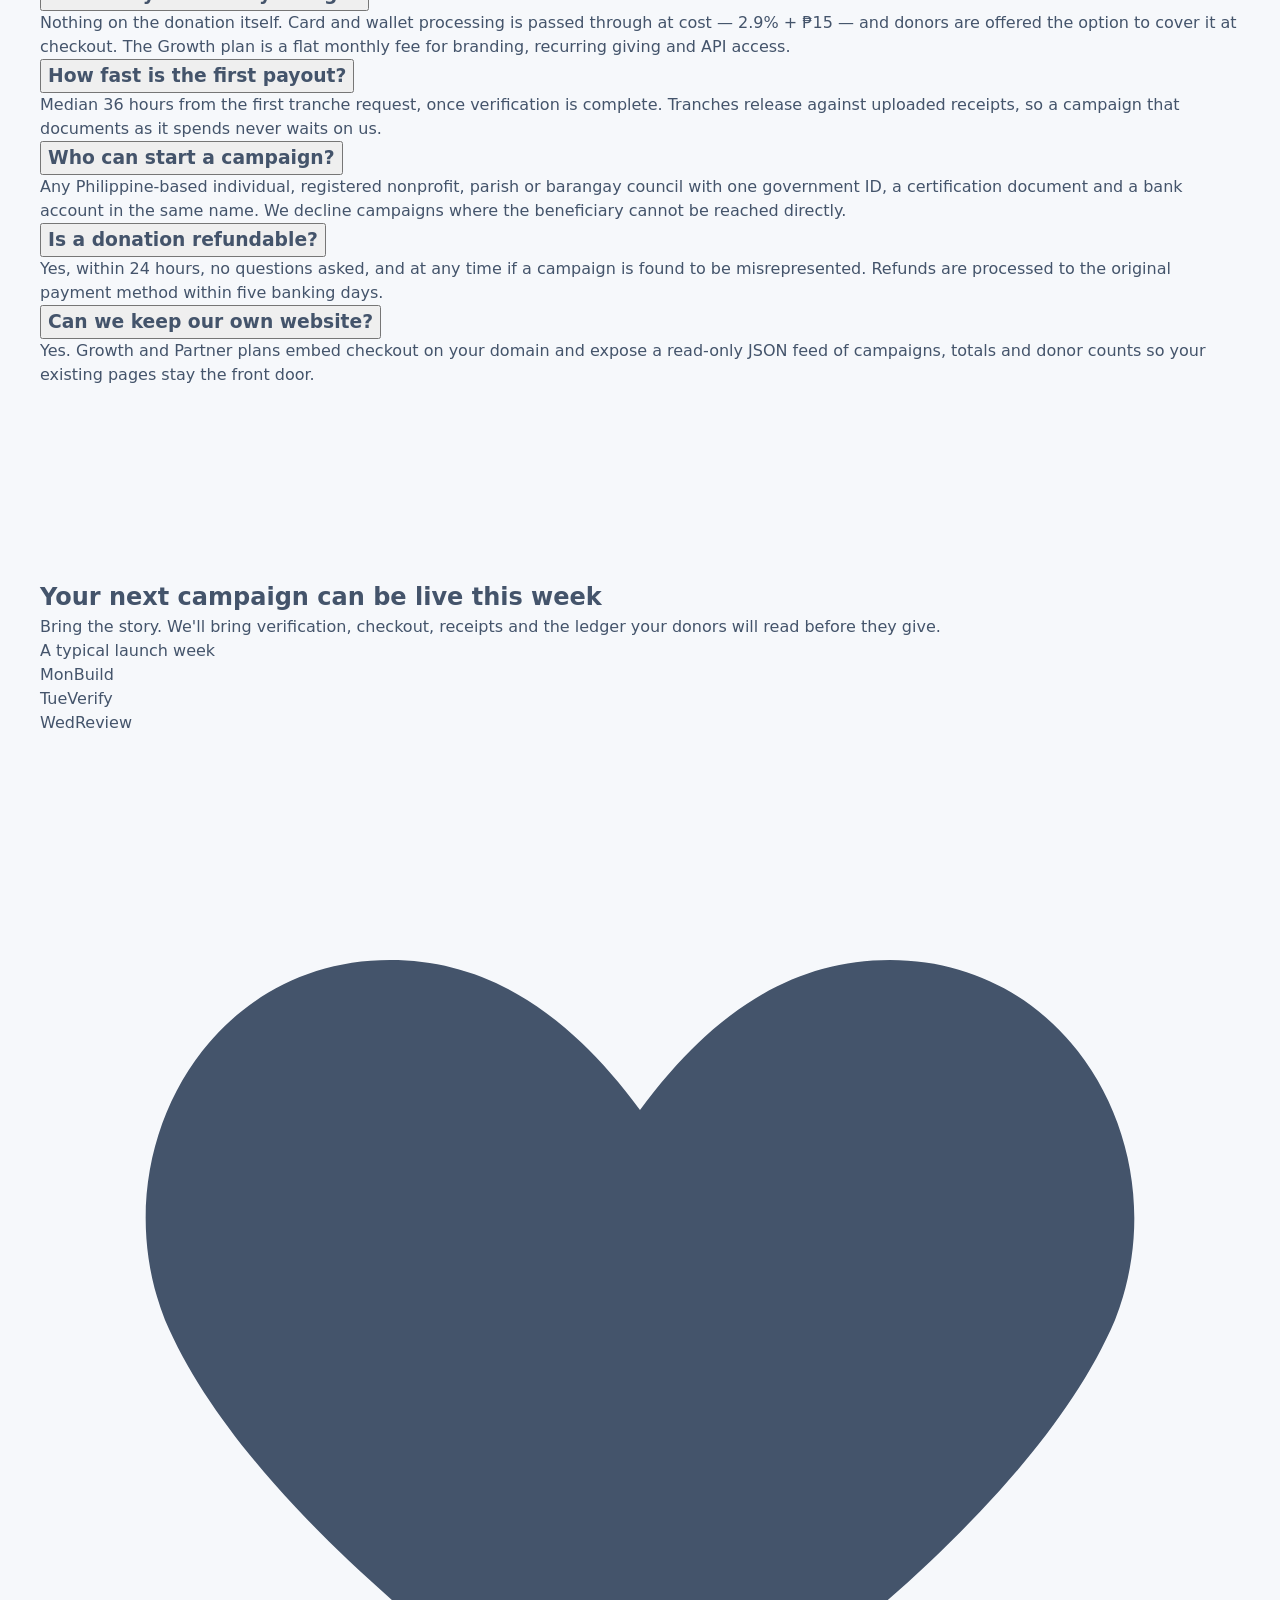
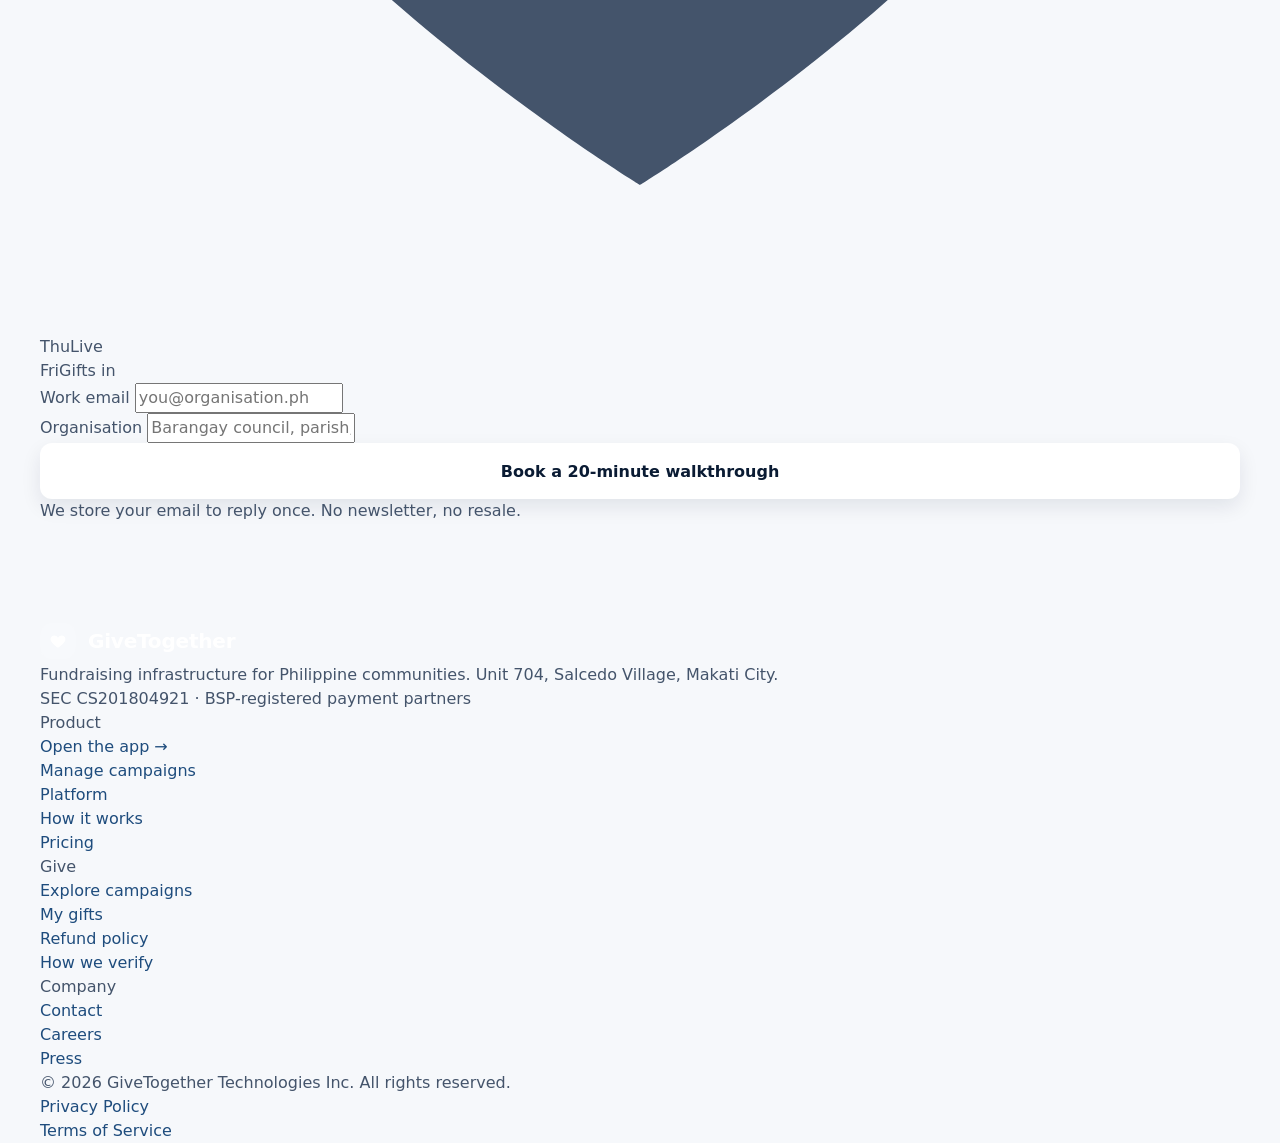
==== commit 92944b81: "Add files via upload" ====
--- a/index.html
+++ b/index.html
@@ -20,8 +20,8 @@
   <link rel="preconnect" href="https://fonts.googleapis.com">
   <link rel="preconnect" href="https://fonts.gstatic.com" crossorigin>
   <link rel="stylesheet" href="https://fonts.googleapis.com/css2?family=Geist:wght@400;500;600;700&amp;family=Geist+Mono:wght@400;500&amp;family=Instrument+Serif:ital@0;1&amp;display=swap">
-  <link rel="stylesheet" href="assets/css/tokens.css">
-  <link rel="stylesheet" href="assets/css/landing.css">
+  <link rel="stylesheet" href="assets/css/tokens.css?v=20260924d">
+  <link rel="stylesheet" href="assets/css/landing.css?v=20260924d">
   <script type="application/ld+json">
   {"@context":"https://schema.org","@type":"SoftwareApplication","name":"GiveTogether","applicationCategory":"BusinessApplication","operatingSystem":"Web, iOS, Android","url":"https://givetogether.onrender.com/","description":"Fundraising software for Philippine nonprofits: verified campaigns, GCash and card donations, receipted payouts in 36 hours.","offers":{"@type":"Offer","price":"0","priceCurrency":"PHP","description":"Community plan — free, 2.9% + PHP 15 per donation"}}
   </script>
@@ -121,22 +121,22 @@
         </header>
         <ul class="feature-grid">
           <li class="feature-card">
-            <span class="feature-card_icon" aria-hidden="true"><svg viewBox="0 0 24 24"><g fill="none" stroke="currentColor" stroke-width="1.8" stroke-linecap="round" stroke-linejoin="round"><path pathLength="100" d="M12 3l7 3v6c0 4.2-2.9 7.6-7 9-4.1-1.4-7-4.8-7-9V6z"/><path pathLength="100" d="m9 12 2 2 4-4"/></g></svg></span>
+            <span class="feature-card_icon" aria-hidden="true"><svg viewBox="0 0 24 24"><g fill="none" stroke="currentColor" stroke-width="1.8" stroke-linecap="round" stroke-linejoin="round"><path class="feature-card_stroke" pathLength="100" d="M12 3l7 3v6c0 4.2-2.9 7.6-7 9-4.1-1.4-7-4.8-7-9V6z"/><path class="feature-card_stroke" pathLength="100" d="m9 12 2 2 4-4"/></g></svg></span>
             <h3 class="feature-card_title">Identity verification</h3>
             <p class="feature-card_text">Government ID, barangay certification and bank ownership checked before a page can accept a peso. Median turnaround is two working days.</p>
           </li>
           <li class="feature-card">
-            <span class="feature-card_icon" aria-hidden="true"><svg viewBox="0 0 24 24"><g fill="none" stroke="currentColor" stroke-width="1.8" stroke-linecap="round"><rect pathLength="100" x="2.5" y="5.5" width="19" height="13" rx="2.5"/><path pathLength="100" d="M2.5 10h19M6 14.5h4"/></g></svg></span>
+            <span class="feature-card_icon" aria-hidden="true"><svg viewBox="0 0 24 24"><g fill="none" stroke="currentColor" stroke-width="1.8" stroke-linecap="round"><rect class="feature-card_stroke" pathLength="100" x="2.5" y="5.5" width="19" height="13" rx="2.5"/><path class="feature-card_stroke" pathLength="100" d="M2.5 10h19M6 14.5h4"/></g></svg></span>
             <h3 class="feature-card_title">Payments donors already use</h3>
             <p class="feature-card_text">GCash, Maya, Visa, Mastercard and 26 banks in one checkout. 3-D Secure on every card, and the total on the button is the total charged.</p>
           </li>
           <li class="feature-card">
-            <span class="feature-card_icon" aria-hidden="true"><svg viewBox="0 0 24 24"><g fill="none" stroke="currentColor" stroke-width="1.8" stroke-linecap="round" stroke-linejoin="round"><path pathLength="100" d="M5 3.5h14v17l-4.7-3-2.3 2-2.3-2L5 20.5z"/><path pathLength="100" d="M9 8.5h6M9 12.5h6"/></g></svg></span>
+            <span class="feature-card_icon" aria-hidden="true"><svg viewBox="0 0 24 24"><g fill="none" stroke="currentColor" stroke-width="1.8" stroke-linecap="round" stroke-linejoin="round"><path class="feature-card_stroke" pathLength="100" d="M5 3.5h14v17l-4.7-3-2.3 2-2.3-2L5 20.5z"/><path class="feature-card_stroke" pathLength="100" d="M9 8.5h6M9 12.5h6"/></g></svg></span>
             <h3 class="feature-card_title">Receipted tranche payouts</h3>
             <p class="feature-card_text">Funds release in stages against uploaded receipts, and the ledger is public on the campaign page. Donors stop asking where the money went.</p>
           </li>
           <li class="feature-card">
-            <span class="feature-card_icon" aria-hidden="true"><svg viewBox="0 0 24 24"><g fill="none" stroke="currentColor" stroke-width="1.8" stroke-linecap="round"><path pathLength="100" d="M3.5 19.5h17M6.5 19.5V11M11.5 19.5V6.5M16.5 19.5v-5"/></g></svg></span>
+            <span class="feature-card_icon" aria-hidden="true"><svg viewBox="0 0 24 24"><g fill="none" stroke="currentColor" stroke-width="1.8" stroke-linecap="round"><path class="feature-card_stroke" pathLength="100" d="M3.5 19.5h17M6.5 19.5V11M11.5 19.5V6.5M16.5 19.5v-5"/></g></svg></span>
             <h3 class="feature-card_title">Donor reporting that exports</h3>
             <p class="feature-card_text">Every donation, message and refund as CSV or JSON, plus a read-only API for your own dashboard. Board reports take minutes, not a weekend.</p>
           </li>
@@ -420,7 +420,7 @@
   </footer>
 
   <script src="https://code.jquery.com/jquery-3.7.1.min.js" integrity="sha256-/JqT3SQfawRcv/BIHPThkBvs0OEvtFFmqPF/lYI/Cxo=" crossorigin="anonymous"></script>
-  <script src="assets/js/campaign-store.js" defer></script>
-  <script src="assets/js/landing.js" defer></script>
+  <script src="assets/js/campaign-store.js?v=20260924d" defer></script>
+  <script src="assets/js/landing.js?v=20260924d" defer></script>
 </body>
 </html>
--- a/assets/css/tokens.css
+++ b/assets/css/tokens.css
@@ -0,0 +1,94 @@
+/* GiveTogether design tokens — primitives → semantic → dimension. Components never use primitives directly. */
+:root {
+  /* Primitives */
+  --navy-950: #05101F; --navy-900: #0A1B33; --navy-800: #102A4C; --navy-700: #17395F;
+  --navy-600: #1E4C7D; --navy-500: #2A639C; --navy-300: #95B4D4; --navy-200: #C4D6E7;
+  --navy-100: #E3EDF5; --navy-50: #F2F7FB;
+  --slate-900: #1C2839; --slate-700: #44546B; --slate-500: #63748C; --slate-300: #AFBBCB;
+  --slate-200: #D6DEE8; --slate-150: #E3EAF2; --slate-100: #E8EDF3; --slate-75: #EFF3F8; --slate-50: #F6F8FB;
+  --white: #FFFFFF;
+  --green-700: #0C7355; --green-50: #E8F4EF;
+  --amber-700: #8A5A00; --amber-50: #FBF3E3;
+  --orange-700: #C2410C; --orange-50: #FDF1EA;
+  --red-700: #B42318; --red-50: #FDECEA;
+
+  /* Semantic — surfaces */
+  --bg-page: var(--slate-50);
+  --bg-surface: var(--white);
+  --bg-subtle: var(--navy-50);
+  --bg-muted: var(--slate-100);
+  --bg-inverse: var(--navy-900);
+  --bg-inverse-gradient: linear-gradient(168deg, var(--navy-900) 0%, var(--navy-800) 68%, var(--navy-700) 100%);
+  --bg-placeholder: repeating-linear-gradient(135deg, var(--navy-200) 0 8px, var(--navy-100) 8px 16px);
+  /* Semantic — text */
+  --text-strong: var(--navy-900);
+  --text-body: var(--slate-700);
+  --text-muted: var(--slate-500);
+  --text-on-inverse: var(--white);
+  --text-on-inverse-muted: var(--navy-200);
+  --text-link: var(--navy-600);
+  /* Semantic — borders */
+  --border-subtle: var(--slate-150);
+  --border-default: var(--slate-200);
+  --border-strong: var(--slate-300);
+  --border-selected: var(--navy-700);
+  --focus-ring: 0 0 0 3px rgba(42, 99, 156, 0.35);
+  /* Semantic — actions & status */
+  --action-primary: var(--navy-800);
+  --action-primary-hover: var(--navy-900);
+  --status-success: var(--green-700); --status-success-bg: var(--green-50);
+  --status-warning: var(--amber-700); --status-warning-bg: var(--amber-50);
+  --status-urgent: var(--orange-700); --status-urgent-bg: var(--orange-50);
+  --status-error: var(--red-700); --status-error-bg: var(--red-50);
+  --progress-track: var(--slate-100);
+  --progress-fill: var(--green-700);
+  --progress-gift: var(--navy-500);
+
+  /* Spacing — 8pt grid (half-step 4 for optical tweaks only) */
+  --space-0-5: 4px; --space-1: 8px; --space-1-5: 12px; --space-2: 16px; --space-2-5: 20px;
+  --space-3: 24px; --space-4: 32px; --space-5: 40px; --space-6: 48px; --space-7: 56px;
+  --space-8: 64px; --space-9: 72px; --space-10: 80px; --space-12: 96px;
+  --gutter: var(--space-2-5);
+
+  /* Radius */
+  --radius-xs: 4px; --radius-sm: 8px; --radius-md: 12px; --radius-lg: 16px; --radius-full: 9999px;
+
+  /* Elevation */
+  --shadow-1: 0 1px 2px rgba(10, 27, 51, 0.05);
+  --shadow-2: 0 8px 20px rgba(10, 27, 51, 0.09);
+  --shadow-3: 0 18px 40px rgba(10, 27, 51, 0.14);
+
+  /* Type */
+  --font-ui: 'Geist', system-ui, -apple-system, 'Segoe UI', sans-serif;
+  --font-display: 'Instrument Serif', Georgia, 'Times New Roman', serif;
+  --font-mono: 'Geist Mono', ui-monospace, 'SFMono-Regular', Menlo, monospace;
+  --fs-overline: 10px; --fs-caption: 12px; --fs-small: 13px; --fs-body-sm: 14px; --fs-body: 16px;
+  --fs-lede: 18px; --fs-h4: 16px; --fs-h3: 20px; --fs-h2: 24px; --fs-h1: 32px;
+  --fs-display: 40px; --fs-stat: 20px;
+  --lh-tight: 1.1; --lh-snug: 1.3; --lh-body: 1.5;
+
+  /* Layout */
+  --container: 1200px;
+  --header-h: 56px;
+  --nav-h: 72px;
+  --rail-w: 80px;
+  --control-h: 48px;
+  --control-h-lg: 56px;
+  --motion: 160ms ease;
+}
+
+@media (min-width: 768px) {
+  :root {
+    --gutter: var(--space-5);
+    --header-h: 72px;
+    --fs-h1: 36px; --fs-h2: 28px; --fs-display: 48px; --fs-stat: 24px;
+  }
+}
+
+@media (min-width: 1200px) {
+  :root {
+    --gutter: var(--space-5);
+    --header-h: 80px;
+    --fs-h1: 40px; --fs-h2: 32px; --fs-display: 64px; --fs-stat: 30px;
+  }
+}
--- a/assets/css/landing.css
+++ b/assets/css/landing.css
@@ -0,0 +1,947 @@
+/* GiveTogether — landing.css (marketing site). Tokens come from tokens.css. BEM naming. */
+*,
+*::before,
+*::after {
+  box-sizing: border-box;
+}
+html {
+  -webkit-text-size-adjust: 100%;
+  text-size-adjust: 100%;
+  scroll-behavior: smooth;
+  scroll-padding-top: calc(var(--header-h) + var(--space-2));
+}
+body {
+  margin: 0;
+  font-family: var(--font-ui);
+  font-size: var(--fs-body);
+  line-height: var(--lh-body);
+  color: var(--text-body);
+  background: var(--bg-page);
+  -webkit-font-smoothing: antialiased;
+  -moz-osx-font-smoothing: grayscale;
+}
+h1,
+h2,
+h3,
+p,
+ul,
+ol,
+dl,
+dd,
+figure,
+blockquote {
+  margin: 0;
+}
+h1,
+h2,
+h3,
+p,
+dd,
+blockquote {
+  overflow-wrap: break-word;
+}
+ul,
+ol {
+  padding: 0;
+  list-style: none;
+}
+img,
+svg {
+  display: block;
+  max-width: 100%;
+}
+button,
+input {
+  font: inherit;
+  color: inherit;
+}
+button {
+  cursor: pointer;
+}
+a {
+  color: var(--text-link);
+  text-decoration: none;
+}
+a:hover {
+  color: var(--navy-800);
+  text-decoration: underline;
+}
+:focus-visible {
+  outline: 3px solid var(--navy-500);
+  outline-offset: 2px;
+  border-radius: var(--radius-xs);
+}
+[tabindex="-1"]:focus {
+  outline: none;
+}
+[hidden] {
+  display: none !important;
+}
+@media (prefers-reduced-motion: reduce) {
+  html {
+    scroll-behavior: auto;
+  }
+  *,
+  *::before,
+  *::after {
+    animation-duration: 0.01ms !important;
+    transition-duration: 0.01ms !important;
+  }
+}
+
+.container {
+  width: 100%;
+  max-width: calc(var(--container) + var(--gutter) * 2);
+  margin: 0 auto;
+  padding: 0 var(--gutter);
+}
+.skip-link {
+  position: absolute;
+  left: -9999px;
+  top: var(--space-1);
+  z-index: 100;
+  padding: var(--space-1-5) var(--space-2);
+  border-radius: var(--radius-sm);
+  background: var(--bg-inverse);
+  color: var(--white);
+  font-weight: 600;
+}
+.skip-link:focus {
+  left: var(--space-2);
+}
+.overline {
+  font-family: var(--font-mono);
+  font-size: var(--fs-overline);
+  font-weight: 500;
+  letter-spacing: 0.14em;
+  text-transform: uppercase;
+  color: var(--text-muted);
+}
+.overline--inverse {
+  color: var(--navy-300);
+}
+.link-arrow {
+  font-size: var(--fs-body-sm);
+  font-weight: 600;
+}
+
+/* ---------- Buttons ---------- */
+.btn {
+  display: inline-flex;
+  align-items: center;
+  justify-content: center;
+  gap: var(--space-1);
+  min-height: var(--control-h);
+  padding: 0 var(--space-3);
+  border: 1px solid transparent;
+  border-radius: var(--radius-md);
+  font-size: var(--fs-body);
+  font-weight: 600;
+  line-height: 1.2;
+  text-align: center;
+  text-decoration: none;
+  white-space: nowrap;
+  transition: background var(--motion), border-color var(--motion),
+    color var(--motion);
+}
+.btn:hover {
+  text-decoration: none;
+}
+.btn--lg {
+  min-height: var(--control-h-lg);
+  padding: 0 var(--space-4);
+}
+.btn--block {
+  display: flex;
+  width: 100%;
+  white-space: normal;
+  padding-top: 10px;
+  padding-bottom: 10px;
+}
+.btn--primary {
+  background: var(--action-primary);
+  color: var(--white);
+}
+.btn--primary:hover {
+  background: var(--action-primary-hover);
+  color: var(--white);
+}
+.btn--secondary {
+  background: var(--bg-surface);
+  border-color: var(--border-default);
+  color: var(--text-link);
+}
+.btn--secondary:hover {
+  background: var(--bg-subtle);
+  border-color: var(--border-strong);
+  color: var(--navy-800);
+}
+.btn--inverse {
+  background: var(--white);
+  color: var(--navy-900);
+  box-shadow: var(--shadow-2);
+}
+.btn--inverse:hover {
+  background: var(--navy-100);
+  color: var(--navy-900);
+}
+.btn--ghost-inverse {
+  background: transparent;
+  border-color: rgba(255, 255, 255, 0.4);
+  color: var(--white);
+}
+.btn--ghost-inverse:hover {
+  background: rgba(255, 255, 255, 0.08);
+  color: var(--white);
+}
+
+/* ---------- Header ---------- */
+.site-header {
+  position: sticky;
+  top: 0;
+  z-index: 50;
+  background: rgba(255, 255, 255, 0.96);
+  border-bottom: 1px solid var(--border-subtle);
+  transition: box-shadow var(--motion);
+}
+@supports (backdrop-filter: blur(12px)) {
+  .site-header {
+    background: rgba(255, 255, 255, 0.86);
+    backdrop-filter: blur(12px);
+    -webkit-backdrop-filter: blur(12px);
+  }
+}
+.site-header--scrolled {
+  box-shadow: var(--shadow-2);
+}
+.site-header_inner {
+  display: flex;
+  align-items: center;
+  gap: var(--space-2);
+  min-height: var(--header-h);
+}
+.brand {
+  display: flex;
+  align-items: center;
+  gap: var(--space-1-5);
+  min-height: 44px;
+  color: var(--text-strong);
+  text-decoration: none;
+}
+.brand:hover {
+  color: var(--text-strong);
+  text-decoration: none;
+}
+.brand_mark {
+  display: flex;
+  align-items: center;
+  justify-content: center;
+  width: 36px;
+  height: 36px;
+  border-radius: var(--radius-md);
+  background: var(--action-primary);
+  color: var(--white);
+}
+.brand_icon {
+  width: 18px;
+  height: 18px;
+}
+.brand_name {
+  font-size: var(--fs-h3);
+  font-weight: 600;
+  letter-spacing: -0.01em;
+}
+.brand--inverse {
+  color: var(--white);
+}
+.brand--inverse:hover {
+  color: var(--white);
+}
+.brand--inverse .brand_mark {
+  background: rgba(255, 255, 255, 0.12);
+}
+
+.menu-toggle {
+  display: inline-flex;
+  align-items: center;
+  gap: var(--space-1);
+  min-height: 44px;
+  margin-left: auto;
+  padding: 0 var(--space-1-5);
+  border: 1px solid var(--border-default);
+  border-radius: var(--radius-md);
+  background: var(--bg-surface);
+  color: var(--text-strong);
+  font-size: var(--fs-body-sm);
+  font-weight: 600;
+}
+.menu-toggle_bars {
+  position: relative;
+  width: 16px;
+  height: 2px;
+  background: currentColor;
+  border-radius: 2px;
+}
+.menu-toggle_bars::before,
+.menu-toggle_bars::after {
+  content: "";
+  position: absolute;
+  left: 0;
+  width: 16px;
+  height: 2px;
+  background: currentColor;
+  border-radius: 2px;
+  transition: transform var(--motion);
+}
+.menu-toggle_bars::before {
+  top: -5px;
+}
+.menu-toggle_bars::after {
+  top: 5px;
+}
+.menu-toggle[aria-expanded="true"] .menu-toggle_bars {
+  background: transparent;
+}
+.menu-toggle[aria-expanded="true"] .menu-toggle_bars::before {
+  transform: translateY(5px) rotate(45deg);
+}
+.menu-toggle[aria-expanded="true"] .menu-toggle_bars::after {
+  transform: translateY(-5px) rotate(-45deg);
+}
+
+.site-nav {
+  display: none;
+  position: absolute;
+  top: 100%;
+  left: 0;
+  right: 0;
+  padding: var(--space-2) var(--gutter) var(--space-3);
+  background: var(--bg-surface);
+  border-bottom: 1px solid var(--border-subtle);
+  box-shadow: var(--shadow-2);
+}
+.site-nav--open {
+  display: block;
+  animation: navIn 240ms cubic-bezier(0.22, 0.61, 0.36, 1) both;
+}
+@keyframes navIn {
+  from {
+    opacity: 0;
+    transform: translateY(-8px);
+  }
+}
+.site-nav_list {
+  display: grid;
+  gap: var(--space-0-5);
+}
+.site-nav_list-item {
+  display: flex;
+  align-items: center;
+  min-height: var(--control-h);
+  padding: 0 var(--space-2);
+  border-radius: var(--radius-sm);
+  color: var(--text-body);
+  font-size: var(--fs-body);
+  font-weight: 500;
+}
+.site-nav_list-item:hover,
+.site-nav_list-item--active {
+  background: var(--bg-subtle);
+  color: var(--navy-800);
+  text-decoration: none;
+}
+.site-nav_actions {
+  display: grid;
+  gap: var(--space-1);
+  margin-top: var(--space-2);
+  padding-top: var(--space-2);
+  border-top: 1px solid var(--border-subtle);
+}
+
+@media (min-width: 1024px) {
+  .menu-toggle {
+    display: none;
+  }
+  .site-nav {
+    display: flex;
+    position: static;
+    flex: 1;
+    align-items: center;
+    gap: var(--space-3);
+    padding: 0;
+    background: none;
+    border: 0;
+    box-shadow: none;
+  }
+  .site-nav_list {
+    display: flex;
+    gap: var(--space-0-5);
+  }
+  .site-nav_list-item {
+    min-height: 40px;
+    padding: 0 var(--space-1-5);
+  }
+  .site-nav_actions {
+    display: flex;
+    margin: 0 0 0 auto;
+    padding: 0;
+    border: 0;
+  }
+}
+@media (min-width: 1024px) and (max-width: 1199px) {
+  .site-nav {
+    gap: var(--space-2);
+  }
+  .site-nav_list-item {
+    font-size: 15px;
+    padding: 0 10px;
+  }
+  .site-nav_actions .btn--secondary {
+    display: none;
+  }
+}
+@media (min-width: 1200px) {
+  .site-nav_list-item {
+    padding: 0 var(--space-2);
+  }
+}
+
+/* ---------- Hero ---------- */
+.hero {
+  position: relative;
+  overflow: hidden;
+  background: linear-gradient(
+    103deg,
+    var(--navy-900) 0%,
+    var(--navy-800) 52%,
+    var(--navy-600) 100%
+  );
+  color: var(--white);
+}
+.hero::before {
+  content: "";
+  position: absolute;
+  top: -140px;
+  left: -60px;
+  width: 360px;
+  height: 360px;
+  border-radius: var(--radius-full);
+  background: rgba(255, 255, 255, 0.035);
+  pointer-events: none;
+}
+.hero_inner {
+  position: relative;
+  display: grid;
+  gap: var(--space-6);
+  padding-top: var(--space-7);
+  padding-bottom: var(--space-7);
+}
+.hero_copy .overline {
+  margin-bottom: var(--space-2);
+}
+.hero_title {
+  font-family: var(--font-display);
+  font-size: clamp(38px, 4.2vw + 20px, 68px);
+  font-weight: 400;
+  line-height: 1;
+  letter-spacing: -0.01em;
+  color: var(--white);
+  text-wrap: balance;
+}
+.hero_lede {
+  max-width: 56ch;
+  margin-top: var(--space-2);
+  font-size: clamp(16px, 0.35vw + 14.8px, 19px);
+  line-height: 1.55;
+  color: var(--navy-200);
+  text-wrap: pretty;
+}
+.hero_actions {
+  display: grid;
+  gap: var(--space-1-5);
+  margin-top: var(--space-4);
+}
+.stat-row {
+  display: grid;
+  grid-template-columns: repeat(3, minmax(0, 1fr));
+  gap: var(--space-2);
+  margin-top: var(--space-5);
+  padding-top: var(--space-3);
+  border-top: 1px solid rgba(255, 255, 255, 0.14);
+}
+.stat-row_item {
+  display: flex;
+  flex-direction: column-reverse;
+  gap: var(--space-0-5);
+}
+.stat-row_label {
+  font-size: var(--fs-caption);
+  line-height: 1.3;
+  color: var(--navy-300);
+}
+.stat-row_value {
+  font-size: clamp(18px, 1.8vw + 11px, 32px);
+  font-weight: 600;
+  letter-spacing: -0.02em;
+  color: var(--white);
+  font-variant-numeric: tabular-nums;
+}
+@media (min-width: 560px) {
+  .hero_actions {
+    display: flex;
+    flex-wrap: wrap;
+  }
+}
+@media (min-width: 768px) {
+  .hero_inner {
+    padding-top: var(--space-10);
+    padding-bottom: var(--space-10);
+  }
+}
+@media (min-width: 1024px) {
+  .hero_inner {
+    grid-template-columns: minmax(0, 7fr) minmax(0, 5fr);
+    align-items: center;
+    gap: var(--space-6);
+    padding-top: var(--space-12);
+    padding-bottom: var(--space-12);
+  }
+}
+
+.dashboard {
+  min-width: 0;
+}
+.dashboard_bar {
+  display: flex;
+  align-items: center;
+  gap: var(--space-1);
+  padding: var(--space-1-5) var(--space-2);
+  border-radius: var(--radius-lg) var(--radius-lg) 0 0;
+  background: var(--slate-100);
+  border: 1px solid rgba(255, 255, 255, 0.16);
+  border-bottom-color: var(--border-default);
+}
+.dashboard_dot {
+  width: 10px;
+  height: 10px;
+  border-radius: var(--radius-full);
+  background: var(--slate-300);
+}
+.dashboard_url {
+  margin-left: var(--space-1);
+  overflow: hidden;
+  text-overflow: ellipsis;
+  white-space: nowrap;
+  font-family: var(--font-mono);
+  font-size: var(--fs-caption);
+  color: var(--text-muted);
+}
+.dashboard_body {
+  padding: var(--space-3);
+  border-radius: 0 0 var(--radius-lg) var(--radius-lg);
+  background: var(--bg-surface);
+  box-shadow: var(--shadow-3);
+  color: var(--text-body);
+}
+.dashboard_body .overline {
+  margin-bottom: var(--space-1-5);
+}
+.dashboard_title {
+  font-size: var(--fs-body);
+  font-weight: 600;
+  line-height: 1.35;
+  color: var(--text-strong);
+  text-wrap: pretty;
+}
+.dashboard_meta {
+  margin-top: var(--space-0-5);
+  font-size: var(--fs-caption);
+  color: var(--text-muted);
+}
+.dashboard_amount {
+  margin: var(--space-2) 0 var(--space-1-5);
+  font-size: var(--fs-h2);
+  font-weight: 600;
+  letter-spacing: -0.02em;
+  color: var(--text-strong);
+  font-variant-numeric: tabular-nums;
+}
+.dashboard_goal {
+  font-size: var(--fs-body-sm);
+  font-weight: 400;
+  color: var(--text-muted);
+}
+.dashboard_caption {
+  margin-top: var(--space-1-5);
+  font-family: var(--font-mono);
+  font-size: var(--fs-caption);
+  color: var(--navy-300);
+}
+.progress {
+  display: flex;
+  height: 8px;
+  border-radius: var(--radius-full);
+  background: var(--progress-track);
+  overflow: hidden;
+}
+.progress_bar {
+  height: 100%;
+  background: var(--progress-fill);
+  border-radius: var(--radius-full);
+}
+.progress_bar--low {
+  background: var(--navy-600);
+}
+.progress_bar--73 {
+  width: 73%;
+}
+.ledger {
+  display: grid;
+  gap: var(--space-1);
+  margin-top: var(--space-2);
+}
+.ledger_item {
+  display: flex;
+  align-items: center;
+  gap: var(--space-1-5);
+  padding: var(--space-1-5);
+  border: 1px solid var(--border-subtle);
+  border-radius: var(--radius-sm);
+  background: var(--slate-50);
+}
+.ledger_icon {
+  flex: none;
+  display: flex;
+  align-items: center;
+  justify-content: center;
+  width: 24px;
+  height: 24px;
+  border-radius: var(--radius-full);
+  font-size: var(--fs-small);
+  font-weight: 700;
+}
+.ledger_icon--done {
+  background: var(--status-success-bg);
+  color: var(--status-success);
+}
+.ledger_icon--pending {
+  background: var(--status-warning-bg);
+  color: var(--status-warning);
+}
+.ledger_label {
+  flex: 1;
+  min-width: 0;
+  font-size: var(--fs-small);
+  font-weight: 600;
+  color: var(--text-strong);
+}
+.ledger_value {
+  flex: none;
+  font-family: var(--font-mono);
+  font-size: var(--fs-caption);
+  color: var(--text-body);
+}
+
+.trust-bar {
+  position: relative;
+  border-top: 1px solid rgba(255, 255, 255, 0.12);
+  background: rgba(5, 16, 31, 0.32);
+}
+.trust-bar_inner {
+  display: flex;
+  flex-wrap: wrap;
+  align-items: center;
+  gap: var(--space-1-5) var(--space-3);
+  padding-top: var(--space-3);
+  padding-bottom: var(--space-3);
+}
+.trust-bar_list {
+  display: flex;
+  flex-wrap: wrap;
+  gap: var(--space-1) var(--space-3);
+}
+.trust-bar_list-item {
+  font-size: var(--fs-body-sm);
+  font-weight: 600;
+  letter-spacing: -0.01em;
+  color: var(--navy-100);
+}
+
+/* ---------- Sections ---------- */
+.section {
+  padding: var(--space-8) 0;
+}
+.section--surface {
+  background: var(--bg-surface);
+  border-top: 1px solid var(--border-subtle);
+  border-bottom: 1px solid var(--border-subtle);
+}
+.section-head {
+  max-width: 62ch;
+  margin-bottom: var(--space-5);
+}
+.section-head--split {
+  display: flex;
+  flex-wrap: wrap;
+  align-items: flex-end;
+  justify-content: space-between;
+  gap: var(--space-3);
+  max-width: none;
+}
+.section-head--split > div {
+  max-width: 52ch;
+}
+.section-head_title {
+  margin-top: var(--space-1-5);
+  font-size: clamp(26px, 1.5vw + 20px, 40px);
+  font-weight: 700;
+  line-height: 1.1;
+  letter-spacing: -0.02em;
+  color: var(--text-strong);
+  text-wrap: balance;
+}
+.section-head_lede {
+  margin-top: var(--space-1-5);
+  font-size: clamp(16px, 0.3vw + 15px, 18px);
+  line-height: 1.55;
+  color: var(--text-body);
+  text-wrap: pretty;
+}
+.section_more {
+  display: flex;
+  flex-wrap: wrap;
+  justify-content: center;
+  gap: var(--space-1-5);
+  margin-top: var(--space-4);
+}
+@media (min-width: 768px) {
+  .section {
+    padding: var(--space-12) 0;
+  }
+  .section-head {
+    margin-bottom: var(--space-6);
+  }
+}
+
+.feature-grid,
+.plan-grid,
+.campaign-grid {
+  display: grid;
+  grid-template-columns: minmax(0, 1fr);
+  gap: var(--space-3);
+}
+@media (min-width: 640px) {
+  .feature-grid {
+    grid-template-columns: repeat(2, minmax(0, 1fr));
+  }
+  .campaign-grid {
+    grid-template-columns: repeat(2, minmax(0, 1fr));
+  }
+}
+@media (min-width: 900px) {
+  .plan-grid {
+    grid-template-columns: repeat(3, minmax(0, 1fr));
+  }
+  .campaign-grid {
+    grid-template-columns: repeat(3, minmax(0, 1fr));
+  }
+}
+@media (min-width: 1024px) {
+  .feature-grid {
+    grid-template-columns: repeat(4, minmax(0, 1fr));
+  }
+}
+
+.feature-card {
+  min-width: 0;
+  padding: clamp(20px, 2vw, 24px);
+  border: 1px solid var(--border-subtle);
+  border-radius: var(--radius-lg);
+  background: var(--bg-surface);
+  box-shadow: var(--shadow-1);
+  transition: box-shadow 240ms ease, transform 240ms ease;
+}
+.feature-card:hover {
+  box-shadow: var(--shadow-2);
+  transform: translateY(-3px);
+}
+.feature-card_icon {
+  position: relative;
+  display: flex;
+  align-items: center;
+  justify-content: center;
+  width: clamp(60px, 2vw + 48px, 72px);
+  height: clamp(60px, 2vw + 48px, 72px);
+  margin-bottom: var(--space-2-5);
+  border-radius: var(--radius-lg);
+  background: var(--bg-subtle);
+  color: var(--navy-600);
+  transition: background 320ms ease, color 320ms ease,
+    transform 320ms cubic-bezier(0.34, 1.56, 0.64, 1);
+}
+.feature-card_icon svg {
+  width: 55%;
+  height: 55%;
+  overflow: visible;
+}
+.feature-card_icon svg [pathLength] {
+  stroke-dasharray: 100;
+  stroke-dashoffset: 0;
+}
+.js .feature-card.reveal .feature-card_icon svg [pathLength] {
+  stroke-dashoffset: 100;
+  transition: stroke-dashoffset 1200ms cubic-bezier(0.65, 0, 0.35, 1) 250ms;
+}
+.js .feature-card.reveal.is-visible .feature-card_icon svg [pathLength] {
+  stroke-dashoffset: 0;
+}
+.feature-card {
+  cursor: pointer;
+  -webkit-tap-highlight-color: transparent;
+}
+.feature-card.is-drawing .feature-card_icon svg [pathLength] {
+  animation: redraw 1200ms cubic-bezier(0.65, 0, 0.35, 1) var(--draw-delay, 0ms)
+    both;
+}
+.feature-card.is-tapped .feature-card_icon svg [pathLength] {
+  animation: redraw 900ms cubic-bezier(0.65, 0, 0.35, 1) both;
+}
+@keyframes redraw {
+  from {
+    stroke-dashoffset: 100;
+  }
+  to {
+    stroke-dashoffset: 0;
+  }
+}
+.feature-card:hover .feature-card_icon,
+.feature-card.is-tapped .feature-card_icon {
+  background: var(--action-primary);
+  color: var(--white);
+  transform: translateY(-4px) rotate(-4deg);
+}
+.feature-card:hover .feature-card_icon svg,
+.feature-card.is-tapped .feature-card_icon svg {
+  animation: iconBob 1.6s ease-in-out infinite;
+}
+@keyframes iconBob {
+  0%,
+  100% {
+    transform: translateY(0);
+  }
+  50% {
+    transform: translateY(-3px);
+  }
+}
+.feature-card_title {
+  font-size: clamp(18px, 0.4vw + 15.5px, 20px);
+  font-weight: 600;
+  line-height: 1.3;
+  letter-spacing: -0.01em;
+  color: var(--text-strong);
+}
+.feature-card_text {
+  margin-top: var(--space-1);
+  font-size: clamp(15px, 0.15vw + 14.5px, 16px);
+  line-height: 1.5;
+  color: var(--text-body);
+  text-wrap: pretty;
+}
+
+/* ---------- Campaign cards ---------- */
+.feed-badge {
+  display: inline-flex;
+  align-items: center;
+  gap: var(--space-1);
+  padding: var(--space-1) var(--space-1-5);
+  border: 1px solid var(--border-subtle);
+  border-radius: var(--radius-full);
+  background: var(--bg-surface);
+  font-family: var(--font-mono);
+  font-size: var(--fs-caption);
+  color: var(--text-body);
+}
+.feed-badge_dot {
+  width: 8px;
+  height: 8px;
+  border-radius: var(--radius-full);
+  background: var(--status-success);
+}
+.campaign-card {
+  position: relative;
+  display: flex;
+  flex-direction: column;
+  overflow: hidden;
+  border: 1px solid var(--border-subtle);
+  border-radius: var(--radius-lg);
+  background: var(--bg-surface);
+  box-shadow: var(--shadow-1);
+  transition: box-shadow var(--motion);
+}
+.campaign-card:hover {
+  box-shadow: var(--shadow-2);
+}
+.campaign-card--skeleton {
+  min-height: 400px;
+  background: linear-gradient(
+    90deg,
+    var(--slate-100) 0%,
+    var(--slate-50) 50%,
+    var(--slate-100) 100%
+  );
+  background-size: 200% 100%;
+  animation: shimmer 1.4s ease infinite;
+}
+@keyframes shimmer {
+  to {
+    background-position: -200% 0;
+  }
+}
+.campaign-card_media {
+  position: relative;
+  height: 184px;
+  background: var(--bg-placeholder);
+}
+.campaign-card_badges {
+  position: absolute;
+  top: var(--space-1-5);
+  left: var(--space-1-5);
+  right: var(--space-1-5);
+  display: flex;
+  justify-content: space-between;
+  gap: var(--space-1);
+}
+.campaign-card_file {
+  position: absolute;
+  right: var(--space-1-5);
+  bottom: var(--space-1-5);
+  padding: 2px var(--space-1);
+  border-radius: var(--radius-xs);
+  background: rgba(255, 255, 255, 0.88);
+  font-family: var(--font-mono);
+  font-size: var(--fs-caption);
+  color: var(--text-body);
+}
+.campaign-card_body {
+  display: flex;
+  flex-direction: column;
+  flex: 1;
+  padding: var(--space-3);
+}
+.campaign-card_title {
+  font-size: var(--fs-h3);
+  font-weight: 600;
+  line-height: 1.3;
+  letter-spacing: -0.01em;
+  color: var(--text-strong);
+  text-wrap: pretty;
+}
+.campaign-card_title a {
+  color: inherit;
+}
+.campaign-card_title a::after {
+  content: "";
+  position: absolute;
+  inset: 0;
+}
+.campaign-card_by
